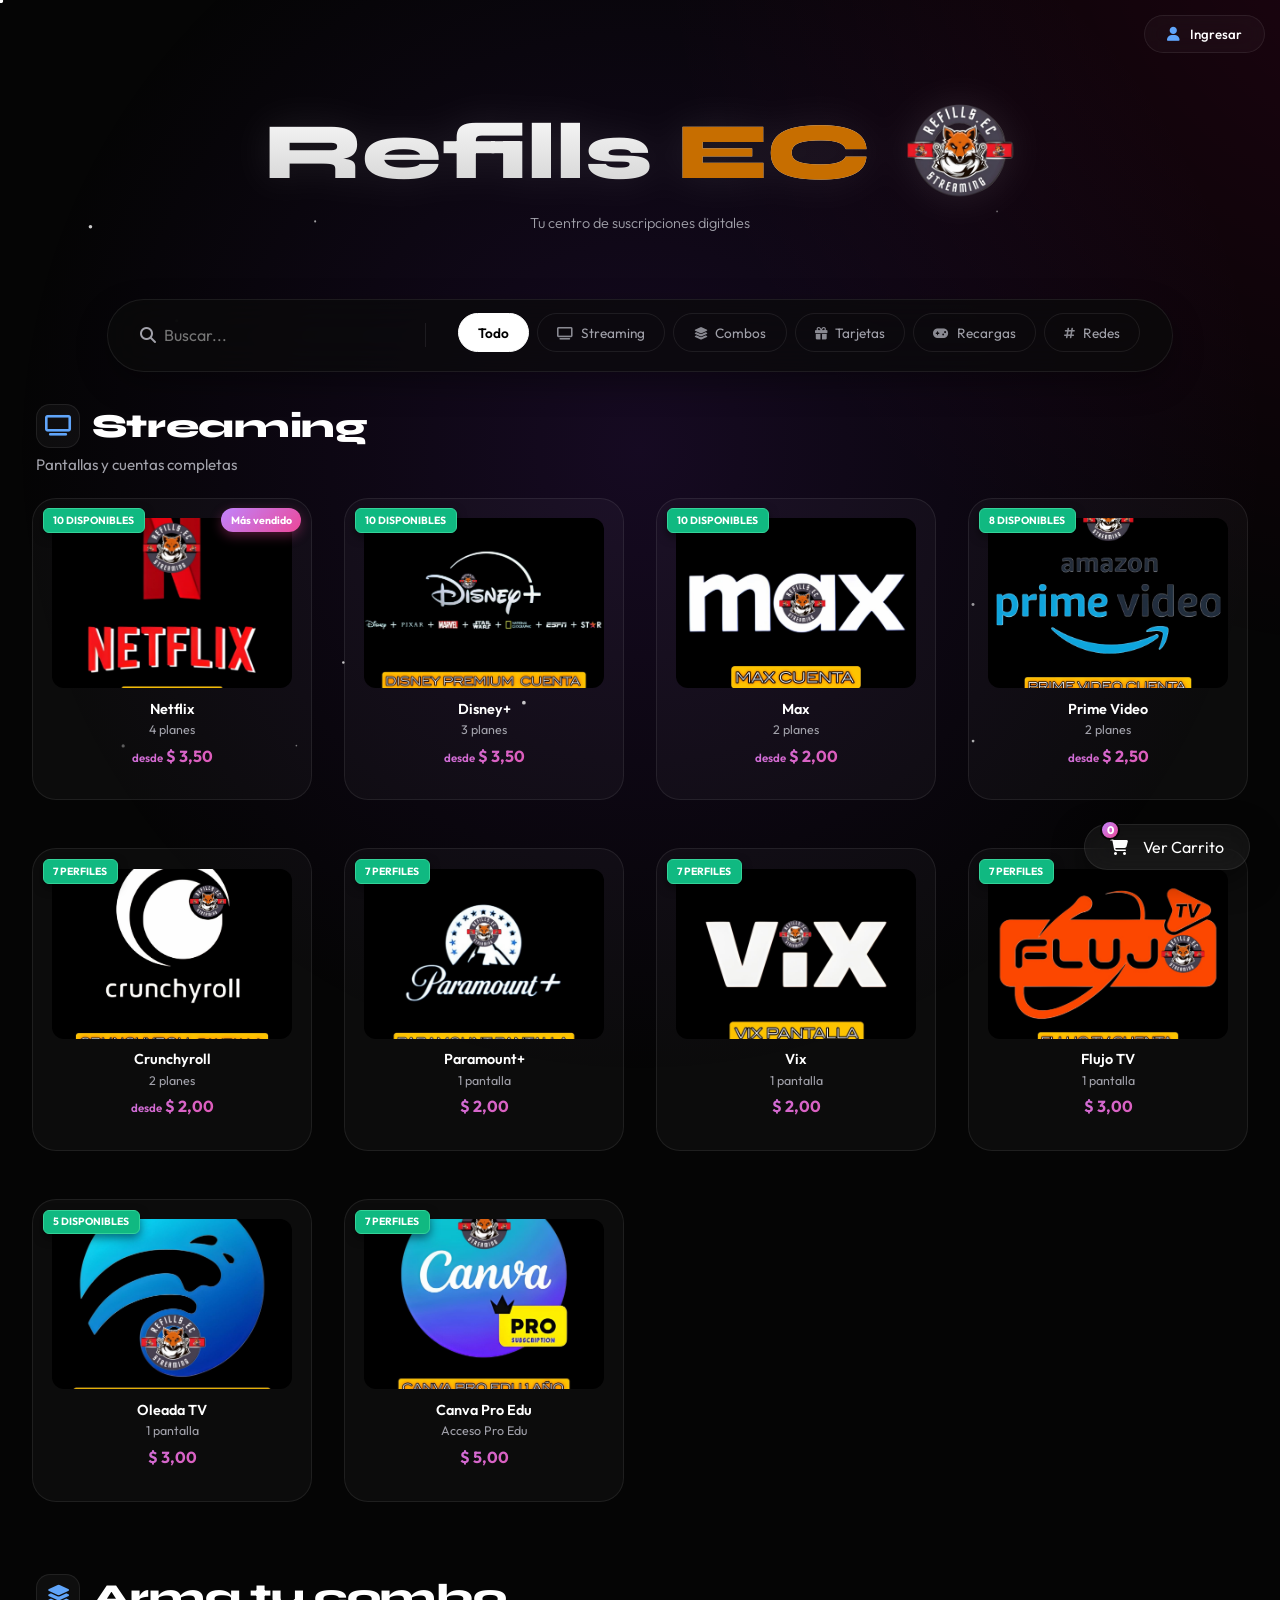
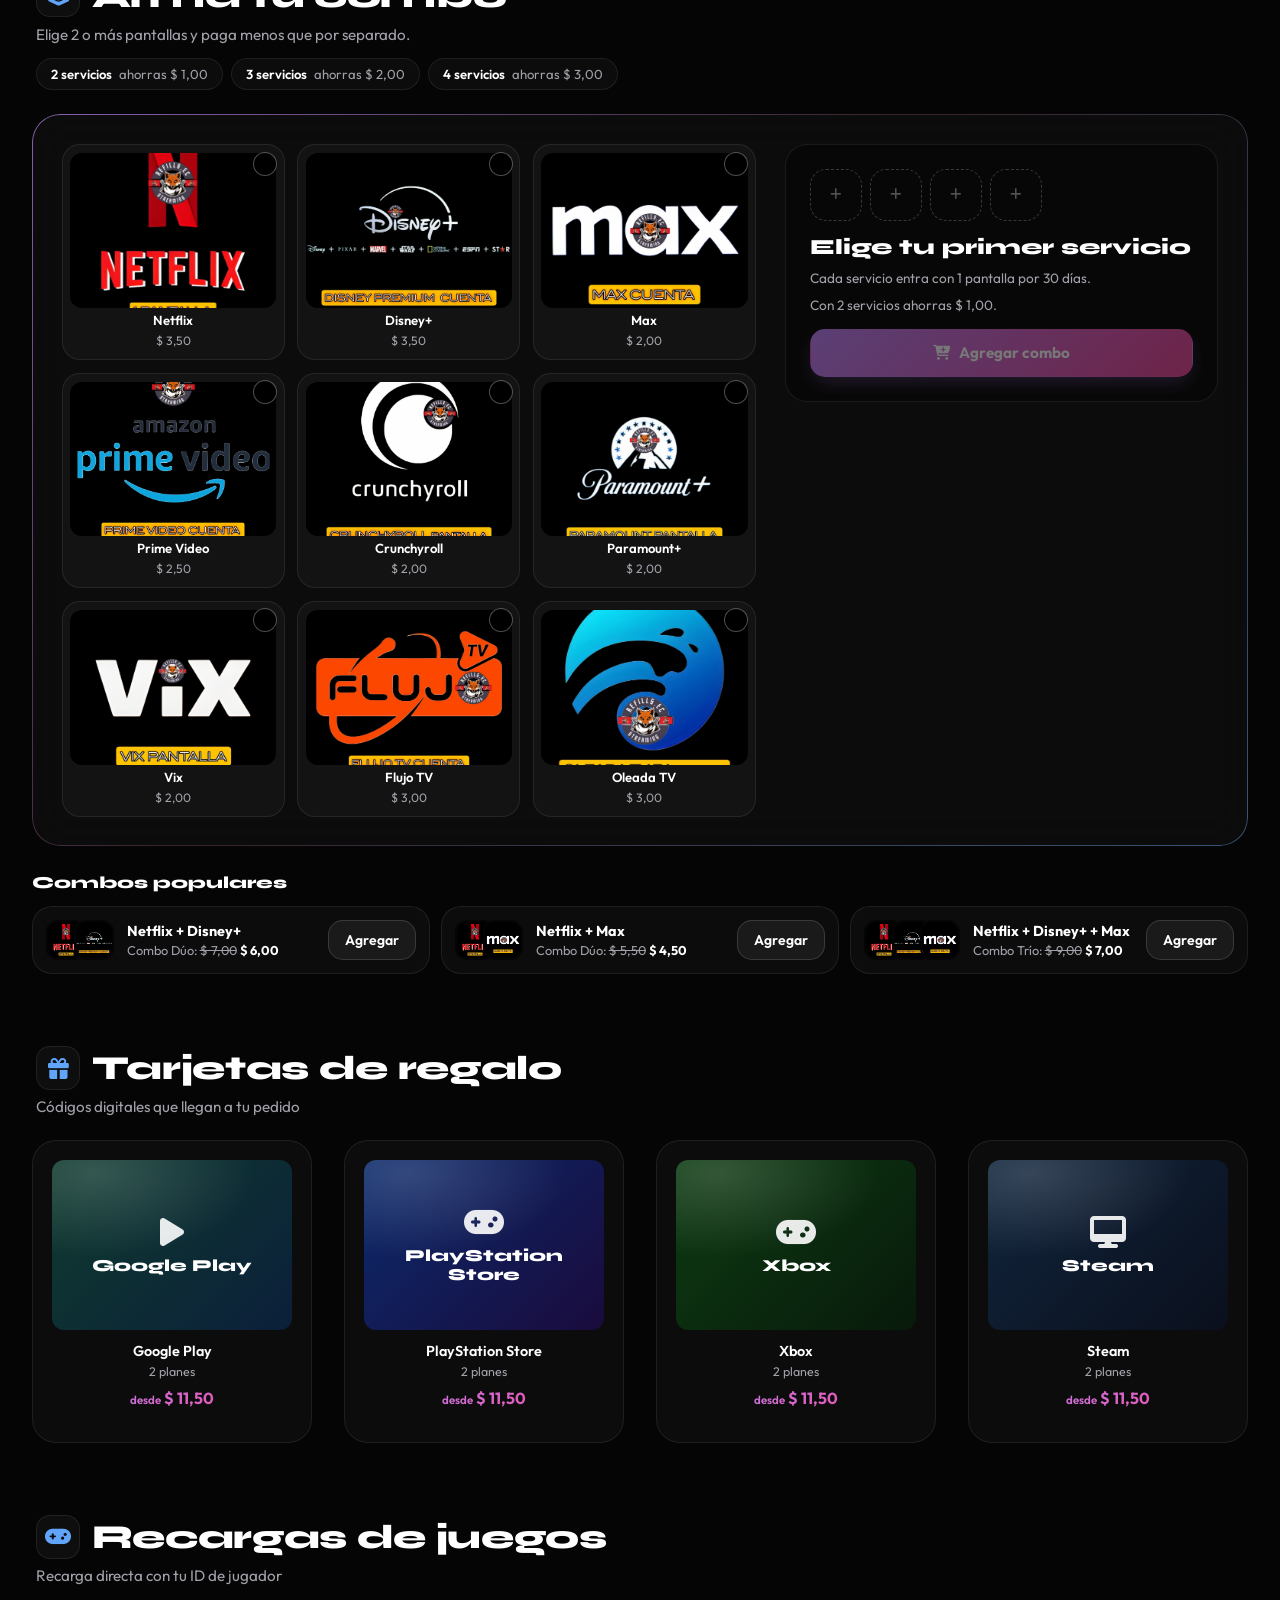
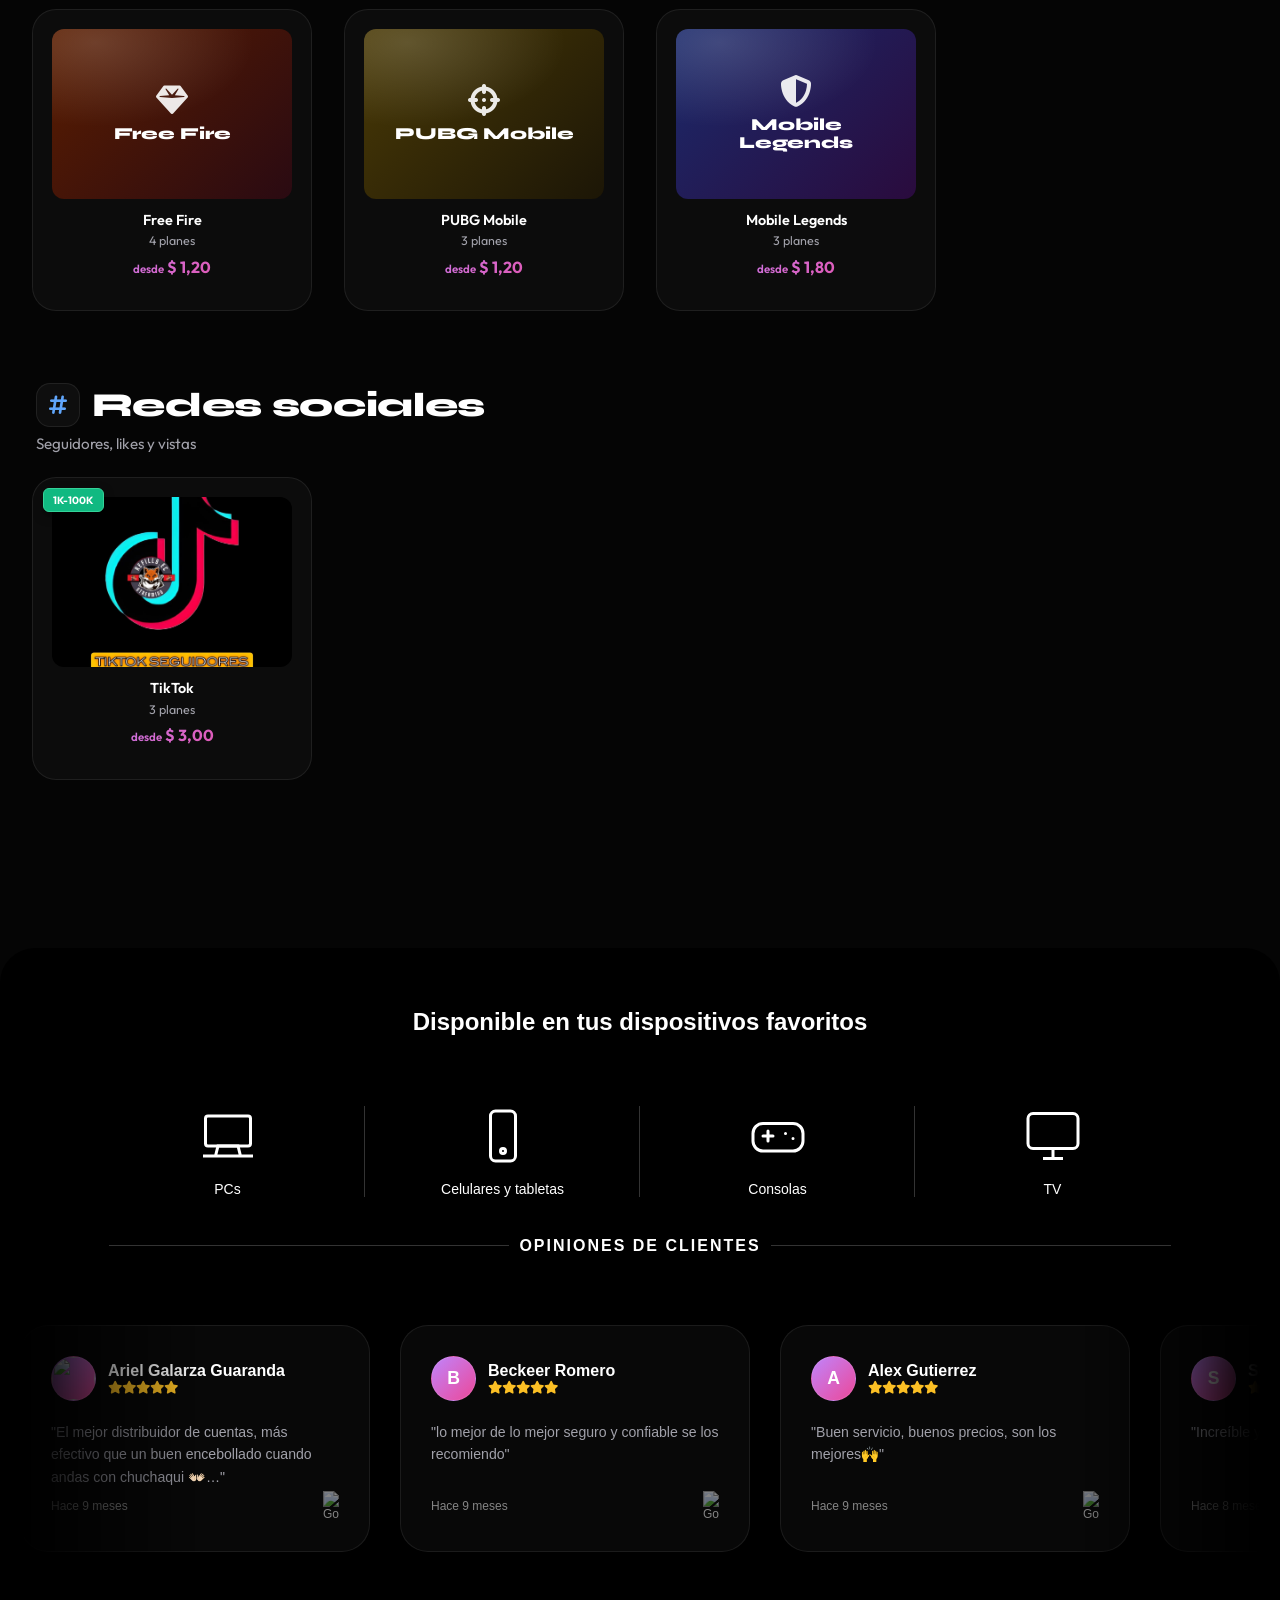
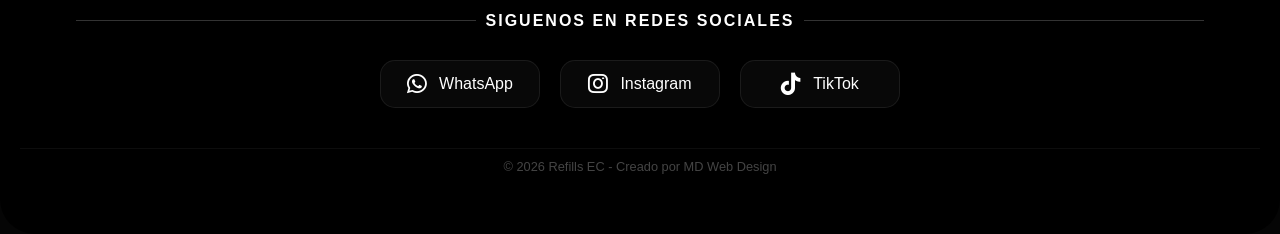
==== index.html @ c399db1f "Add files via upload" ====
<!DOCTYPE html>
<html lang="es">
<head>
    <meta charset="UTF-8">
    <meta name="viewport" content="width=device-width, initial-scale=1.0">
    <title>Refills EC - Tienda Digital</title>
    <meta name="description" content="Streaming, tarjetas de regalo, recargas de juegos y redes sociales. Paga, sube tu comprobante y sigue tu pedido en línea.">
    <meta name="theme-color" content="#050505">

    <link href="https://fonts.googleapis.com" rel="preconnect">
    <link href="https://fonts.gstatic.com" rel="preconnect" crossorigin="">
    <link href="https://fonts.googleapis.com/css2?family=Outfit:wght@300;400;500;600;700&family=Syne:wght@700;800&display=swap" rel="stylesheet">

    <script src="https://cdn.tailwindcss.com"></script>
    <link rel="stylesheet" href="https://cdnjs.cloudflare.com/ajax/libs/font-awesome/6.4.0/css/all.min.css">
    <link href="shop/static/style.css" rel="stylesheet">
    <link rel="icon" type="image/x-icon" href="img/icono.jpeg">
</head>

<body>
    <canvas id="particles-canvas"></canvas>
    <div class="loader-overlay" id="loader-overlay">
        <div class="loader-spinner"></div>
    </div>

    <!-- Botón de usuario (flota arriba a la derecha) -->
    <div id="user-menu">
        <button id="btn-login-open" type="button">
            <i class="fa-solid fa-user"></i> <span id="user-name-display">Ingresar</span>
        </button>
    </div>

    <div class="main-wrapper">
        <header>
            <h1 id="store-name">
                Refills <span class="text-orange">EC</span>
                <img src="img/logoo.png" alt="Logo de Refills EC" class="rf-logo-cabecera">
            </h1>
            <p class="header-subtitle">Tu centro de suscripciones digitales</p>
        </header>

        <div class="controls-section" id="rf-controles">
            <div class="search-container">
                <span class="search-icon"><i class="fa-solid fa-magnifying-glass"></i></span>
                <input type="search" class="search-input" id="search-input" placeholder="Buscar..." autocomplete="off" aria-label="Buscar en la tienda">
            </div>
            <div class="divider"></div>
            <div id="filter-container" role="toolbar" aria-label="Categorías">
                <!-- Las categorías se generan desde catalogo.js -->
            </div>
        </div>

        <main id="rf-catalogo">
            <!-- Las secciones y productos se generan desde catalogo.js -->
        </main>
        <p class="rf-sin-resultados" id="rf-sin-resultados" hidden>No encontramos nada con esa búsqueda. Prueba con otro nombre o toca "Todo".</p>
    </div>

    <!-- Footer Dispositivos -->
    <footer class="footer-dispositivos">
        <h2 class="footer-title">Disponible en tus dispositivos favoritos</h2>
        <div class="container-devices">
            <div class="device-item">
                <div class="icon-wrapper">
                    <svg viewBox="0 0 24 24" fill="none" stroke="currentColor" stroke-width="1.2"><rect x="3" y="4" width="18" height="12" rx="1" /><path d="M2 20h20M7 20l1-4h8l1 4" /></svg>
                </div>
                <p>PCs</p>
            </div>
            <div class="device-item">
                <div class="icon-wrapper">
                    <svg viewBox="0 0 24 24" fill="none" stroke="currentColor" stroke-width="1.2"><rect x="7" y="2" width="10" height="20" rx="2" /><circle cx="12" cy="18" r="1" /></svg>
                </div>
                <p>Celulares y tabletas</p>
            </div>
            <div class="device-item">
                <div class="icon-wrapper">
                    <svg viewBox="0 0 24 24" fill="none" stroke="currentColor" stroke-width="1.2"><path d="M6 12h4M8 10v4M15 11h.01M18 13h.01" stroke-linecap="round" /><path d="M18 7H6a4 4 0 0 0-4 4v3a4 4 0 0 0 4 4h12a4 4 0 0 0 4-4v-3a4 4 0 0 0-4-4z" /></svg>
                </div>
                <p>Consolas</p>
            </div>
            <div class="device-item">
                <div class="icon-wrapper">
                    <svg viewBox="0 0 24 24" fill="none" stroke="currentColor" stroke-width="1.2"><rect x="2" y="3" width="20" height="14" rx="2" /><path d="M8 21h8M12 17v4" /></svg>
                </div>
                <p>TV</p>
            </div>
        </div>

        <section class="reviews-section">
            <div class="titulo-separador"><span>OPINIONES DE CLIENTES</span></div>
            <div class="reviews-carousel-window">
                <div id="reviews-grid" class="reviews-track"></div>
            </div>
        </section>

        <div class="social-links-container">
            <div class="titulo-separador"><span>SIGUENOS EN REDES SOCIALES</span></div>
            <div class="social-grid">
                <a href="#" class="social-card wa" target="_blank" rel="noopener"><i class="fa-brands fa-whatsapp"></i> WhatsApp</a>
                <a href="#" class="social-card ig"><i class="fa-brands fa-instagram"></i> Instagram</a>
                <a href="#" class="social-card tk"><i class="fa-brands fa-tiktok"></i> TikTok</a>
                <a href="#" class="social-card tg"><i class="fa-brands fa-telegram"></i> Telegram</a>
            </div>
        </div>
        <div class="footer-bottom">
            <p>&copy; <span data-anio>2026</span> Refills EC - Creado por MD Web Design</p>
        </div>
    </footer>

    <!-- Botón flotante del carrito -->
    <button type="button" class="btn-flotante" id="btn-abrir-carrito" aria-label="Ver carrito">
        <span class="contador-carrito">0</span>
        <i class="fa-solid fa-cart-shopping"></i>
        <span class="texto-carrito">Ver Carrito</span>
    </button>

    <!-- Carrito lateral -->
    <aside id="cart-drawer" class="cart-drawer" aria-label="Tu pedido" aria-hidden="true">
        <div class="cart-header">
            <h3>Tu Pedido</h3>
            <button id="close-cart" class="close-btn" type="button" aria-label="Cerrar carrito">&times;</button>
        </div>
        <div id="cart-items" class="cart-items-container"></div>
        <div class="cart-footer">
            <div class="rf-sugerencia" id="rf-sugerencia" hidden></div>
            <div class="rf-ahorro-fila" id="rf-ahorro" hidden><span>Ahorras con combos</span><span id="rf-ahorro-monto">$ 0,00</span></div>
            <div class="cart-total"><span>Total:</span> <span id="cart-total-amount">$ 0,00</span></div>
            <button id="btn-finalize-order" class="btn-whatsapp-final" type="button">
                <i class="fa-solid fa-lock"></i> Continuar al pago
            </button>
            <p class="cart-note">Pagas por transferencia o Binance y subes tu comprobante en el siguiente paso.</p>
        </div>
    </aside>
    <div id="cart-overlay" class="cart-overlay"></div>

    <!-- Firebase + tienda -->
    <script src="https://www.gstatic.com/firebasejs/10.7.1/firebase-app-compat.js" defer></script>
    <script src="https://www.gstatic.com/firebasejs/10.7.1/firebase-auth-compat.js" defer></script>
    <script src="https://www.gstatic.com/firebasejs/10.7.1/firebase-firestore-compat.js" defer></script>
    <script src="shop/static/config.js" defer></script>
    <script src="shop/static/catalogo.js" defer></script>
    <script src="shop/static/core.js" defer></script>
    <script src="shop/static/tienda.js" defer></script>
</body>
</html>
---- shop/static/style.css ----
:root {
    --bg-deep: #050505;
    --glass-surface: rgba(255, 255, 255, 0.03);
    --glass-border: rgba(255, 255, 255, 0.08);
    --text-primary: #ffffff;
    --text-secondary: #a1a1aa;
    --accent-gradient: linear-gradient(135deg, #c084fc, #ec4899);
    --neon-blue: #60a5fa;
    --font-body: 'Outfit', sans-serif;
    --font-display: 'Syne', sans-serif;
    --transition: all 0.3s cubic-bezier(0.4, 0, 0.2, 1);
    --radius-pill: 999px;
}

.reviews-carousel-window {
    width: 100% !important;
    overflow: hidden !important;
    padding: 40px 0 !important;
    position: relative !important;
    display: block !important;
    mask-image: linear-gradient(to right, transparent, black 15%, black 85%, transparent);
    -webkit-mask-image: linear-gradient(to right, transparent, black 15%, black 85%, transparent);
}

.reviews-track {
    display: flex !important;
    flex-direction: row !important;
    flex-wrap: nowrap !important;
    width: max-content !important; 
    gap: 30px !important;
    animation: scrollReviews 40s linear infinite !important;
}

.reviews-track:hover {
    animation-play-state: paused !important;
}

.review-card {
    flex: 0 0 350px !important;
    background: var(--glass-surface) !important;
    backdrop-filter: blur(15px) !important;
    -webkit-backdrop-filter: blur(15px) !important;
    border: 1px solid var(--glass-border) !important;
    border-radius: 28px !important;
    padding: 30px !important;
    text-align: left !important;
}

@keyframes scrollReviews {
    0% { transform: translateX(0); }
    100% { transform: translateX(-50%); }
}


.review-avatar {
    width: 45px;
    height: 45px;
    background: var(--accent-gradient);
    border-radius: 50%;
    display: flex;
    align-items: center;
    justify-content: center;
    font-weight: bold;
    color: white;
    font-size: 1.1rem;
    overflow: hidden; /* Corta la imagen si es más grande que el círculo */
    border: 1px solid rgba(255,255,255,0.1);
}

.avatar-img {
    width: 100%;
    height: 100%;
    object-fit: cover; /* Mantiene la proporción de la cara del cliente */
    border-radius: 50%;
}

/* Estilos de la tarjeta */
.review-header { display: flex; align-items: center; gap: 12px; margin-bottom: 20px; }
.review-avatar { 
    width: 45px; height: 45px; background: var(--accent-gradient); 
    border-radius: 50%; display: flex; align-items: center; justify-content: center; 
    font-weight: bold; color: white;
}
.review-info h4 { margin: 0; color: white; font-size: 1rem; }
.review-stars { color: #fbbf24; font-size: 0.8rem; }
.review-body { color: var(--text-secondary); font-size: 0.88rem; line-height: 1.6; min-height: 70px; }
.review-footer { display: flex; justify-content: space-between; align-items: center; opacity: 0.5; font-size: 0.75rem; }

@media (max-width: 768px) {
    .review-card { flex: 0 0 280px !important; }
}

#particles-canvas {
    position: fixed;
    top: 0;
    left: 0;
    width: 100%;
    height: 100%;
    z-index: -2; /* Se sitúa detrás del contenido (z-index 1+) pero delante del fondo aurora (z-index -2) */
    pointer-events: none; /* ¡IMPORTANTE! Permite que los clics pasen a través del canvas */
    background: transparent;
}


* { box-sizing: border-box; margin: 0; padding: 0; }

body {
    background-color: var(--bg-deep);
    color: var(--text-primary);
    font-family: var(--font-body);
    min-height: 100vh;
    overflow-x: hidden;
    -webkit-font-smoothing: antialiased;
}




/* --- LOGIN 3D REFILLS STYLE --- */


/* Asegúrate de que el modal esté oculto y centrado */
#auth-modal {
    position: fixed;
    inset: 0;
    width: 100%;
    height: 100%;
    background: rgba(0, 0, 0, 0.8); /* Fondo oscuro */
    backdrop-filter: blur(10px);
    z-index: 10000;
    display: none; /* <--- CRUCIAL: Oculto por defecto */
    align-items: center;
    justify-content: center;
}

.auth-3d-perspective {
    perspective: 1500px;
    width: 400px;
    height: 600px;
    max-width: 90%;
}

.auth-3d-card {
    position: relative;
    width: 100%;
    height: 100%;
    transition: transform 0.8s cubic-bezier(0.175, 0.885, 0.32, 1.275);
    transform-style: preserve-3d;
}

.auth-3d-card.flipped {
    transform: rotateY(180deg);
}

.auth-face {
    position: absolute;
    width: 100%;
    height: 100%;
    backface-visibility: hidden;
    border-radius: 30px;
    background: rgba(255, 255, 255, 0.03);
    backdrop-filter: blur(25px);
    -webkit-backdrop-filter: blur(25px);
    border: 1px solid var(--glass-border);
    padding: 40px;
    display: flex;
    flex-direction: column;
    align-items: center;
    box-shadow: 0 25px 50px rgba(0,0,0,0.5);
}

.auth-back {
    transform: rotateY(180deg);
}

/* Elementos internos */
.auth-logo {
    display: block;      /* Necesario para que margin: auto funcione */
    margin: 0 auto 15px auto; /* Centra horizontalmente y da espacio abajo */
    width: 100px;
    filter: drop-shadow(0 0 10px rgba(96, 165, 250, 0.3));
}

.auth-title {
    font-family: var(--font-display);
    font-size: 1.8rem;
    background: var(--accent-gradient);
    -webkit-background-clip: text;
    background-clip: text;
    color: transparent;
    margin-bottom: 25px;
}

.auth-input-group {
    position: relative;
    width: 100%;
    margin-bottom: 15px;
}

.auth-input-group i {
    position: absolute;
    left: 15px;
    top: 50%;
    transform: translateY(-50%);
    color: var(--neon-blue);
    font-size: 0.9rem;
}

.auth-input-group input {
    width: 100%;
    padding: 12px 15px 12px 45px;
    background: rgba(255,255,255,0.05);
    border: 1px solid rgba(255,255,255,0.1);
    border-radius: 15px;
    color: white;
    outline: none;
    transition: 0.3s;
}

.auth-input-group input:focus {
    border-color: var(--neon-blue);
    background: rgba(255,255,255,0.1);
    box-shadow: 0 0 15px rgba(96, 165, 250, 0.2);
}

.auth-btn-primary {
    width: 100%;
    padding: 14px;
    background: var(--accent-gradient);
    border: none;
    border-radius: 15px;
    color: white;
    font-weight: 800;
    cursor: pointer;
    letter-spacing: 1px;
    transition: 0.3s;
    margin-top: 10px;
}

.auth-btn-primary:hover {
    transform: translateY(-2px);
    box-shadow: 0 8px 20px rgba(192, 132, 252, 0.4);
}

/* Botón Google elegante y compacto */
.auth-btn-google {
    width: 80%; /* No ocupa todo el ancho, se ve más centrado y elegante */
    max-width: 280px; /* Evita que en pantallas grandes se vea gigante */
    margin: 15px auto; /* Lo centra horizontalmente */
    padding: 10px 15px; /* Reducimos un poco el padding */
    background: rgba(255, 255, 255, 0.05);
    border: 1px solid rgba(255, 255, 255, 0.1);
    border-radius: 12px; /* Bordes un poco más finos */
    color: white;
    display: flex;
    align-items: center;
    justify-content: center;
    gap: 12px;
    cursor: pointer;
    transition: all 0.3s ease;
    font-size: 0.85rem; /* Fuente ligeramente más pequeña */
    font-weight: 500;
}

/* IMPORTANTE: Esto controla el tamaño del logo */
.auth-btn-google img {
    width: 18px !important; 
    height: 18px !important;
    object-fit: contain;
}

.auth-btn-google:hover {
    background: rgba(255, 255, 255, 0.1);
    transform: translateY(-2px);
    border-color: var(--neon-blue);
}

.auth-divider {
    width: 100%;
    text-align: center;
    margin: 20px 0;
    position: relative;
}

.auth-divider::before {
    content: "";
    position: absolute;
    top: 50%; left: 0; width: 100%; height: 1px;
    background: rgba(255,255,255,0.1);
}

.auth-divider span {
    position: relative;
    background: #0f0f0f;
    padding: 0 10px;
    color: var(--text-secondary);
    font-size: 0.75rem;
}

.close-auth {
    position: absolute;
    top: 15px; right: 20px;
    background: none; border: none;
    color: white; font-size: 1.5rem; cursor: pointer; opacity: 0.5;
}

.auth-switch {
    margin-top: 20px;
    font-size: 0.85rem;
    color: var(--text-secondary);
}

.auth-switch a {
    color: var(--neon-blue);
    text-decoration: none;
    font-weight: bold;
}


/* Fondo Aurora */
body::before {
    content: '';
    position: fixed;
    top: -50%; left: -50%; width: 200%; height: 200%;
    background: radial-gradient(circle at 50% 50%, rgba(120, 40, 200, 0.15), transparent 40%),
                radial-gradient(circle at 80% 20%, rgba(255, 0, 128, 0.1), transparent 30%);
    z-index: -2;
    animation: aurora-move 20s ease-in-out infinite alternate;
    pointer-events: none;
}

@keyframes aurora-move {
    0% { transform: translate(0, 0) rotate(0deg); }
    100% { transform: translate(-5%, -5%) rotate(5deg); }
}

/* --- SOLUCIÓN AL ESPACIO SUPERIOR --- */
.main-wrapper {
    max-width: 1280px;
    margin: 0 auto;
    padding: 0 1rem 6rem;
    position: relative;
    z-index: 1;
}

header {
    padding-top: 40px; /* Controla aquí la distancia exacta al borde superior */
    text-align: center;
}

#store-name {
    margin-top: 0;
    margin-bottom: 5px;
    font-family: var(--font-display);
    font-size: clamp(2rem, 7vw, 5rem);
    font-weight: 800;
    line-height: 1;
    background: linear-gradient(to bottom, #fff, #ccc);
    -webkit-background-clip: text;
    background-clip: text;
    color: transparent;
    filter: drop-shadow(0 0 20px rgba(255,255,255,0.1));
    display: flex;
    align-items: center;
    justify-content: center;
    gap: 25px;
}

/* Puedes ajustar el código hexadecimal al tono de naranja que más te guste */
.text-orange {
    color: #C76E00; /* Un naranja intenso */
     font-family: var(--font-display);
}

header p {
    font-size: 0.9rem;
    color: var(--text-secondary);
    max-width: 90%;
    margin: 0 auto;
    line-height: 1.5;
    font-weight: 300;
}


h3 {
    text-align: center;
}
 
.product-price {
    text-align: center;
}


/* 2. Forzar que el botón de ingresar no empuje el contenido */
#user-menu {
    position: absolute; /* Esto lo hace flotar */
    top: 15px;         /* Ajusta la altura a tu gusto */
    right: 15px;       /* Lo pega a la derecha */
    z-index: 100;      /* Se asegura que esté por encima de todo */
}


#store-name {
    margin-top: 0;
    padding-top: 0;
    /* ... el resto de tu código igual ... */
}



/* --- CONTROLS SECTION --- */
.controls-section {
    background: rgba(10, 10, 10, 0.7);
    backdrop-filter: blur(20px);
    -webkit-backdrop-filter: blur(20px);
    border: 1px solid var(--glass-border);
    /* Forzamos el redondeado total en cualquier pantalla */
    border-radius: 100px !important; 
    padding: 0.6rem 1.5rem;
    margin: 0 auto 2.5rem;
    display: flex;
    flex-direction: row; /* En PC se ve en fila */
    align-items: center;
    gap: 1rem;
    width: fit-content; /* Se ajusta al contenido */
    max-width: 95%;
}

.search-container {
    background: rgba(255,255,255,0.05);
    border-radius: 50px !important; /* Redondeado total */
    padding: 0 1.2rem;
    display: flex;
    align-items: center;
    min-width: 250px;
}

.search-icon { color: var(--text-secondary); margin-right: 0.5rem; }

.search-input {
    background: transparent;
    border: none;
    color: white;
    width: 100%;
    padding: 0.8rem 0;
    font-family: var(--font-body);
    font-size: 16px;
    outline: none;
    
}

#filter-container {
    display: flex;
    gap: 0.5rem;
    overflow-x: auto;
    padding-bottom: 5px;
    scrollbar-width: none;
    -webkit-overflow-scrolling: touch;
}
#filter-container::-webkit-scrollbar { display: none; }

.filter-btn {
    background: transparent;
    border: 1px solid var(--glass-border);
    color: var(--text-secondary);
    padding: 0.6rem 1.2rem;
    border-radius: 50px !important; /* Redondeado total */
    font-size: 0.85rem;
    transition: all 0.3s ease;
    white-space: nowrap;
}

.filter-btn.active { background: white; color: black; border-color: white; font-weight: 600; }

/* --- PRODUCT GRID & CARDS --- */
#product-grid {
    display: grid;
    grid-template-columns: repeat(auto-fill, minmax(150px, 1fr));
    gap: 1rem;
}

.product-card {
    background: var(--glass-surface);
    border-radius: 16px;
    position: relative;
    display: flex;
    flex-direction: column;
    padding: 0.8rem;
    overflow: hidden;
}

.image-wrapper {
    position: relative;
    border-radius: 12px;
    overflow: hidden;
    margin-bottom: 0.8rem;
    aspect-ratio: 4/5;
    background: #111;
}

.product-card img {
    width: 100%; height: 100%;
    object-fit: cover;
    transition: transform .5s ease;
    border-radius: 10px;
}

.product-card:hover img { transform: scale(1.2); }

.product-name {
    font-size: 0.9rem;
    font-weight: 600;
    color: white;
    line-height: 1.2;
    display: -webkit-box;
    -webkit-line-clamp: 2;
    -webkit-box-orient: vertical;
    overflow: hidden;
}

.product-price {
    font-size: 1rem;
    background: var(--accent-gradient);
    -webkit-background-clip: text;
    background-clip: text;
    color: transparent;
    font-weight: 700;
    margin-top: 0.3rem;
}

/* --- STOCK TAGS --- */
.stock-tag {
    position: absolute;
    top: 0.6rem; left: 0.6rem;
    padding: 0.3rem 0.6rem;
    font-size: 0.65rem;
    font-weight: 700;
    text-transform: uppercase;
    border-radius: 6px;
    z-index: 5;
    box-shadow: 0 4px 10px rgba(0,0,0,0.5);
}

.stock-tag.available { background: #10b981; color: white; border: 1px solid #34d399; }
.stock-tag.sold-out { background: #ef4444; color: white; border: 1px solid #f87171; }

.buy-link {
    position: absolute;
    bottom: 0.8rem; right: 0.8rem;
    width: 32px; height: 32px;
    border-radius: 50%;
    background: rgba(255,255,255,0.1);
    color: white;
    display: flex; align-items: center; justify-content: center;
    backdrop-filter: blur(5px);
    border: 1px solid rgba(255,255,255,0.2);
}


/* --- LOADER --- */
.loader-overlay {
    position: fixed; inset: 0; background: var(--bg-deep); z-index: 9999;
    display: flex; justify-content: center; align-items: center; transition: opacity 0.5s;
}

.loader-hidden { opacity: 0; pointer-events: none; }

.loader-spinner {
    width: 40px; height: 40px;
    border: 3px solid rgba(255,255,255,0.1); border-top-color: white;
    border-radius: 50%; animation: spin 0.8s linear infinite;
}

@keyframes spin { to { transform: rotate(360deg); } }

/* --- ESTILO GENERAL --- */
.footer-dispositivos {
    background-color: #000;
    color: #fff;
    font-family: sans-serif;
    padding: 60px 20px;
    text-align: center;
    border-radius: 35px;
}

.footer-title {
    font-size: 24px;
    margin-bottom: 50px;
    font-weight: 600;
}

/* --- VERSION PC (HORIZONTAL CON LÍNEAS) --- */
.container-devices {
    display: flex; /* Flexbox para la fila horizontal */
    justify-content: center;
    max-width: 1100px;
    margin: 0 auto;
}

.device-item {
    flex: 1;
    display: flex;
    flex-direction: column;
    align-items: center;
    padding: 20px;
    position: relative; /* Necesario para posicionar las líneas */
}

/* Las líneas verticales sutiles */
.device-item:not(:last-child)::after {
    content: "";
    position: absolute;
    right: 0;
    top: 15%; /* La línea no llega hasta arriba */
    height: 70%; /* La línea no llega hasta abajo */
    width: 1px;
    background-color: #333; /* Color gris oscuro como el original */
}

.icon-wrapper {
    width: 70px;
    height: 60px;
    margin-bottom: 15px;
    display: flex;
    justify-content: center;
    align-items: center;
    color: #fff;
}

.icon-wrapper svg {
    width: 100%;
    height: 100%;
}

.device-item p {
    font-size: 14px;
    margin: 0;
}

/* --- VERSIÓN MÓVIL (2x2) --- */
@media (max-width: 768px) {
    .container-devices {
        display: grid; /* Cambiamos a Grid */
        grid-template-columns: 1fr 1fr; /* Forzamos 2 columnas */
        gap: 30px 0; /* Espacio entre filas */
    }

    /* Quitamos las líneas verticales en móvil para que luzca como tu foto */
    .device-item:not(:last-child)::after {
        display: none;
    }
    
    .icon-wrapper {
        width: 60px;
        height: 50px;
    }
}
/* --- SECCIÓN CONTACTO --- */
.contacto-footer {
    background-color: #000;
    color: #fff;
    padding: 60px 20px;
    font-family: 'Segoe UI', sans-serif;
    text-align: center;
}

/* Título con líneas a los lados */
.titulo-separador {
    display: flex;
    align-items: center;
    justify-content: center;
    margin-bottom: 10px;
}

.titulo-separador::before, .titulo-separador::after {
    content: "";
    flex: 1;
    height: 1px;
    background: #333; /* Color de la línea */
    max-width: 400px;
}

.titulo-separador span {
    padding:20px 10px;
    font-weight: bold;
    letter-spacing: 2px;
}


/* --- FOOTER FINAL --- */
.footer-final {
    background: rgba(5, 5, 5, 0.8);
    border-top: 1px solid var(--glass-border);
    padding: 60px 20px 20px;
    text-align: center;
}

.container-devices-mini {
    margin-bottom: 50px;
}

.mini-icons {
    display: flex;
    justify-content: center;
    gap: 30px;
    font-size: 1.5rem;
    margin-top: 15px;
    color: var(--text-secondary);
}

.social-links-container h3 {
    font-size: 0.9rem;
    letter-spacing: 3px;
    color: var(--text-secondary);
    margin-bottom: 30px;
}

.social-grid {
    display: flex;
    justify-content: center;
    flex-wrap: wrap;
    gap: 20px;
    max-width: 800px;
    margin: 0 auto;
}

.social-card {
    display: flex;
    align-items: center;
    gap: 12px;
    padding: 12px 25px;
    border-radius: 15px;
    background: var(--glass-surface);
    border: 1px solid var(--glass-border);
    color: white;
    text-decoration: none;
    transition: all 0.3s ease;
    min-width: 160px;
    justify-content: center;
}

/* Colores de marca en hover */
.social-card.wa:hover { border-color: #25d366; box-shadow: 0 0 15px rgba(37, 211, 102, 0.3); color: #25d366; }
.social-card.ig:hover { border-color: #e1306c; box-shadow: 0 0 15px rgba(225, 48, 108, 0.3); color: #e1306c; }
.social-card.tk:hover { border-color: #00f2ea; box-shadow: 0 0 15px rgba(0, 242, 234, 0.3); color: #00f2ea; }
.social-card.tg:hover { border-color: #0088cc; box-shadow: 0 0 15px rgba(0, 136, 204, 0.3); color: #0088cc; }

.social-card i {
    font-size: 1.4rem;
}

.footer-bottom {
    margin-top: 40px;
    padding-top: 10px;
    border-top: 1px solid rgba(255,255,255,0.05);
    font-size: 0.8rem;
    color: #444;
}

/* Ajuste móvil */
@media (max-width: 768px) {
    .social-grid {
        display: grid;
        grid-template-columns: 1fr 1fr;
    }
    .social-card {
        min-width: auto;
    }
}


/* Responsivo para móvil */
@media (max-width: 768px) {
    .container-contacto {
        flex-direction: column;
        gap: 50px;
    }
    .contacto-item:first-child {
        border-right: none;
        border-bottom: 1px solid #444;
        padding-bottom: 50px;
    }
}

/* --- NUEVO BOTÓN FLOTANTE PROFESIONAL --- */
/* --- NUEVO BOTÓN FLOTANTE PROFESIONAL --- */
.btn-flotante {
    position: fixed;
    bottom: 30px;
    right: 30px;
    background: rgba(255, 255, 255, 0.05);
    backdrop-filter: blur(15px);
    -webkit-backdrop-filter: blur(15px);
    border: 1px solid var(--glass-border);
    padding: 12px 25px;
    border-radius: 100px;
    display: flex;
    align-items: center;
    gap: 15px;
    color: white;
    text-decoration: none;
    z-index: 1000;
    transition: all 0.4s cubic-bezier(0.175, 0.885, 0.32, 1.275);
    box-shadow: 0 10px 30px rgba(0,0,0,0.5);
}

.btn-flotante:hover {
    transform: translateY(-5px) scale(1.05);
    border-color: var(--neon-blue);
    box-shadow: 0 15px 40px rgba(96, 165, 250, 0.2);
}

.contador-carrito {
    background: var(--accent-gradient);
    font-size: 11px;
    font-weight: 800;
    width: 20px;
    height: 20px;
    display: flex;
    align-items: center;
    justify-content: center;
    border-radius: 50%;
    position: absolute;
    top: -5px;
    left: 15px;
    border: 2px solid #050505;
}

/* --- SELECTOR DE CANTIDADES --- */
.quantity-controls {
    display: flex;
    align-items: center;
    background: rgba(255, 255, 255, 0.07);
    border-radius: 8px;
    padding: 2px;
    margin-top: 8px;
    width: fit-content;
}

.btn-qty {
    background: transparent;
    border: none;
    color: white;
    width: 25px;
    height: 25px;
    cursor: pointer;
    font-weight: bold;
}

.qty-number {
    padding: 0 10px;
    color: var(--neon-blue);
    font-weight: bold;
    font-size: 0.9rem;
}

/* --- GRID MÓVIL 2 COLUMNAS (MANTENIENDO TU ESTILO) --- */
@media (max-width: 768px) {
    #product-grid {
        grid-template-columns: repeat(2, 1fr) !important;
        gap: 1rem !important;
        padding: 0.5rem;
    }
    .btn-flotante {
        bottom: 20px;
        right: 20px;
        padding: 10px 20px;
    }
    .texto-carrito { display: none; } /* Oculta texto en móvil para que sea pill pequeño */
}

/* --- DESKTOP TWEAKS & RESPONSIVE --- */
@media (min-width: 768px) {
    header { padding: 6rem 0 4rem; }
    .main-wrapper { padding: 0 2rem 6rem; }
    .controls-section {
        flex-direction: row; align-items: center;
        border-radius: var(--radius-pill);
        padding: 0.8rem 2rem; width: fit-content; margin: 0 auto 2rem;
    }
    .search-container { width: auto; flex-grow: 1; background: transparent; padding: 0; }
    .divider { display: block; width: 1px; height: 24px; background: var(--glass-border); margin: 0 1rem; }
    #product-grid { grid-template-columns: repeat(auto-fill, minmax(260px, 1fr)); gap: 3rem 2rem; }
    .product-card { padding: 1.2rem; border-radius: 24px; }
    .buy-link {
        width: 45px; height: 45px; background: white; color: black;
        opacity: 0; transform: translateY(20px); transition: all 0.3s;
    }
    .product-card:hover .buy-link { opacity: 1; transform: translateY(0); }
    .modal-overlay { align-items: center; }
    .modal-content { border-radius: 1.5rem; max-width: 350px; border: 1px solid rgba(255,255,255,0.1); }
}

@media (max-width: 768px) {
    .footer-main-content { grid-template-columns: 1fr; text-align: center; gap: 30px; }
    .footer-column { align-items: center; }
    .contact-item, .social-links { justify-content: center; }
    .newsletter-form { max-width: 300px; margin: 0 auto; width: 100%; }
}

@media (max-width: 600px) {
    .texto-carrito { display: none; }
    .btn-flotante { padding: 15px; }
    .icono-carrito { margin-right: 0; }
}


/* ... (tus otros estilos se mantienen igual) ... */

/* --- AJUSTE PARA MÓVILES --- */
@media (max-width: 768px) {
    #product-grid {
        /* Forzamos exactamente 2 columnas */
        grid-template-columns: repeat(2, 1fr) !important;
        /* Mantenemos el gap original que tenías de 1rem */
        gap: 1rem !important; 
        padding: 0.5rem;
    }

    /* Aseguramos que las tarjetas no se deformen y mantengan su estilo */
    .product-card {
        display: flex;
        flex-direction: column;
        height: 100%; /* Para que todas midan lo mismo en la misma fila */
    }
}


/* Efecto de brillo suave a las tarjetas */
.product-card {
    transition: transform 0.3s ease, box-shadow 0.3s ease, border-color 0.3s ease;
    border: 1px solid var(--glass-border);
}

.product-card:hover {
    transform: translateY(-10px);
    border-color: var(--neon-blue);
    box-shadow: 0 10px 30px -10px rgba(96, 165, 250, 0.3);
}

/* Mejora de visibilidad de las imágenes */
.image-wrapper img {
    transition: transform 0.8s cubic-bezier(0.4, 0, 0.2, 1);
}

/* Animación para el contador del carrito */
@keyframes pop {
    0% { transform: scale(1); }
    50% { transform: scale(1.4); }
    100% { transform: scale(1); }
}
.cart-pop { animation: pop 0.3s ease-out; }



/* CARRITO LATERAL */
.cart-drawer {
    position: fixed;
    top: 0;
    right: -100%; /* Escondido por defecto */
    width: 100%;
    max-width: 400px;
    height: 100vh;
    background: rgba(10, 10, 10, 0.95);
    backdrop-filter: blur(20px);
    z-index: 10000;
    transition: right 0.4s cubic-bezier(0.2, 0.8, 0.2, 1);
    display: flex;
    flex-direction: column;
    border-left: 1px solid var(--glass-border);
}

.cart-drawer.open {
    right: 0;
}

.cart-overlay {
    position: fixed;
    inset: 0;
    background: rgba(0, 0, 0, 0.7);
    display: none;
    z-index: 9999;
}

.cart-overlay.show {
    display: block;
}

/* Cabecera del Carrito */
.cart-header {
    padding: 2rem;
    display: flex;
    justify-content: space-between;
    align-items: center;
    border-bottom: 1px solid var(--glass-border);
}

.close-btn {
    background: none;
    border: none;
    color: white;
    font-size: 2rem;
    cursor: pointer;
}

/* Lista de Productos */
.cart-items-container {
    flex-grow: 1;
    overflow-y: auto;
    padding: 1rem;
}

.cart-item {
    display: flex;
    align-items: center;
    gap: 1rem;
    padding: 1rem;
    background: var(--glass-surface);
    border-radius: 12px;
    margin-bottom: 1rem;
}

.cart-item img {
    width: 60px;
    height: 60px;
    object-fit: cover;
    border-radius: 8px;
}

.item-info {
    flex-grow: 1;
}

.item-name {
    font-size: 0.9rem;
    font-weight: 600;
}

.item-price {
    color: var(--neon-blue);
    font-weight: 700;
}

.remove-item {
    background: none;
    border: none;
    color: #ef4444;
    cursor: pointer;
    font-size: 1.2rem;
}

/* Footer del Carrito */
.cart-footer {
    padding: 2rem;
    border-top: 1px solid var(--glass-border);
    background: rgba(20, 20, 20, 0.5);
}

.cart-total {
    display: flex;
    justify-content: space-between;
    font-size: 1.2rem;
    font-weight: 800;
    margin-bottom: 1.5rem;
}

#cart-total-amount {
    color: var(--neon-blue);
}

.btn-whatsapp-final {
    width: 100%;
    padding: 1rem;
    border-radius: var(--radius-pill);
    background: #25d366;
    color: black;
    font-weight: 800;
    border: none;
    cursor: pointer;
    display: flex;
    align-items: center;
    justify-content: center;
    gap: 10px;
    transition: transform 0.2s;
}

.btn-whatsapp-final:hover {
    transform: scale(1.02);
}

.cart-note {
    font-size: 0.7rem;
    color: var(--text-secondary);
    text-align: center;
    margin-top: 1rem;
}



/* Estados del pedido en el historial */
.status-pill.pendiente { background: rgba(255, 193, 7, 0.2); color: #ffc107; border-color: rgba(255, 193, 7, 0.3); }
.status-pill.entregado { background: rgba(40, 167, 69, 0.2); color: #28a745; border-color: rgba(40, 167, 69, 0.3); }

/* Arreglo para que el drawer no se solape con el botón flotante si está abierto */
.cart-drawer.open {
    box-shadow: -10px 0 30px rgba(0,0,0,0.5);
}


/* --- BOTÓN INGRESAR (HEADER) --- */
#user-menu {
    position: absolute;
    top: 15px;
    right: 15px;
    z-index: 100;
}

#btn-login-open {
    background: rgba(255, 255, 255, 0.03);
    backdrop-filter: blur(12px);
    -webkit-backdrop-filter: blur(12px);
    border: 1px solid var(--glass-border);
    color: var(--text-primary);
    padding: 10px 22px;
    border-radius: 100px;
    font-family: var(--font-body);
    font-weight: 500;
    display: flex;
    align-items: center;
    gap: 10px;
    cursor: pointer;
    transition: all 0.4s cubic-bezier(0.175, 0.885, 0.32, 1.275);
}

#btn-login-open i {
    color: var(--neon-blue);
    font-size: 0.9rem;
}

#btn-login-open:hover {
    background: rgba(255, 255, 255, 0.08);
    border-color: var(--neon-blue);
    transform: translateY(-2px);
    box-shadow: 0 10px 25px rgba(96, 165, 250, 0.2);
}



.btn-remove-item {
    background: transparent;
    border: none;
    cursor: pointer;
    font-size: 1.1rem;
    padding: 5px;
    display: flex;
    align-items: center;
    justify-content: center;
}

.btn-remove-item:hover {
    transform: scale(1.2);
}

/* Mejora el contenedor de cantidad para que no se vea pegado */
.quantity-controls {
    display: flex;
    align-items: center;
    border: 1px solid rgba(255,255,255,0.1);
}

.btn-qty {
    transition: background 0.2s;
    border-radius: 4px;
}

.btn-qty:hover {
    background: rgba(255,255,255,0.1);
}

/* Menú Lateral Usuario */
.side-drawer.left {
    position: fixed;
    top: 0;
    left: -100%; /* Escondido a la izquierda */
    width: 300px;
    height: 100vh;
    background: rgba(10, 10, 10, 0.95);
    backdrop-filter: blur(25px);
    -webkit-backdrop-filter: blur(25px);
    z-index: 10001;
    transition: left 0.4s cubic-bezier(0.2, 0.8, 0.2, 1);
    border-right: 1px solid var(--glass-border);
}

.side-drawer.left.open {
    left: 0;
}

.drawer-content {
    display: flex;
    flex-direction: column;
    height: 100%;
    padding: 30px 20px;
}

.close-btn-round {
    background: rgba(255,255,255,0.05);
    border: none;
    color: white;
    width: 35px;
    height: 35px;
    border-radius: 50%;
    cursor: pointer;
    margin-bottom: 20px;
}

.user-profile-info {
    display: flex;
    align-items: center;
    gap: 15px;
    margin-bottom: 40px;
}

.avatar-circle {
    width: 50px;
    height: 50px;
    background: var(--glass-surface);
    border: 1px solid var(--glass-border);
    border-radius: 50%;
    display: flex;
    align-items: center;
    justify-content: center;
    font-size: 1.5rem;
    color: var(--neon-blue);
}

#user-welcome-name {
    font-size: 1.2rem;
    font-weight: 700;
    font-family: var(--font-display);
}

/* Items del menú */
.user-nav {
    display: flex;
    flex-direction: column;
    gap: 10px;
}

.nav-item {
    display: flex;
    align-items: center;
    gap: 15px;
    padding: 15px 20px;
    border-radius: 15px;
    color: var(--text-secondary);
    text-decoration: none;
    transition: all 0.3s ease;
    font-weight: 500;
}

.nav-item i {
    font-size: 1.2rem;
    width: 25px;
}

.nav-item.active {
    background: #C76E00; /* Color similar a tu imagen */
    color: white;
}

.nav-item:hover:not(.active) {
    background: rgba(255,255,255,0.05);
    color: white;
}

/* Footer y Logout */
.drawer-footer-user {
    margin-top: auto;
    padding-bottom: 20px;
}

.divider-dashed {
    border-top: 1px dashed rgba(255,255,255,0.2);
    margin-bottom: 20px;
}

.btn-logout {
    width: 100%;
    padding: 12px;
    border-radius: 50px;
    background: white;
    color: #6366f1;
    border: none;
    font-weight: 700;
    display: flex;
    align-items: center;
    justify-content: center;
    gap: 10px;
    cursor: pointer;
    transition: 0.3s;
}

.btn-logout:hover {
    transform: scale(1.02);
    background: #f0f0f0;
}








/* =====================================================================
   REFILLS EC v2 — categorías, combos, selector de planes, pago y pedidos
   Mantiene tu paleta: negro profundo, vidrio, degradado morado→rosa,
   azul neón y el naranja de "EC". Todo lo nuevo usa el prefijo rf-.
   ===================================================================== */
:root {
    --rf-naranja: #C76E00;
    --rf-verde: #10b981;
    --rf-verde-claro: #34d399;
    --rf-ambar: #fbbf24;
    --rf-rojo: #ef4444;
    --rf-panel: rgba(255, 255, 255, 0.03);
    --rf-borde: rgba(255, 255, 255, 0.08);
    --rf-borde-fuerte: rgba(255, 255, 255, 0.16);
    --rf-radio: 28px;
    --rf-sombra: 0 25px 50px rgba(0, 0, 0, 0.5);
}

[hidden] { display: none !important; }
body.rf-sin-scroll { overflow: hidden; }
:focus-visible { outline: 2px solid var(--neon-blue); outline-offset: 3px; }
.rf-oculto {
    position: absolute !important; width: 1px; height: 1px; overflow: hidden;
    clip: rect(0 0 0 0); white-space: nowrap; border: 0; padding: 0; margin: -1px;
}
/* El cargador nunca se queda pegado aunque falle algo */
.loader-overlay { animation: rf-ocultar-cargador 0s linear 4s forwards; }
@keyframes rf-ocultar-cargador { to { opacity: 0; visibility: hidden; pointer-events: none; } }

.rf-logo-cabecera {
    width: 5rem; height: 5rem; object-fit: contain;
    display: inline-block; vertical-align: middle; margin-left: .5rem;
}
@media (min-width: 768px) { .rf-logo-cabecera { width: 7rem; height: 7rem; } }

/* ---------- Botones base ---------- */
.rf-btn {
    display: inline-flex; align-items: center; justify-content: center; gap: .55rem;
    padding: .85rem 1.3rem; border-radius: 15px; border: 1px solid transparent;
    font-family: var(--font-body); font-weight: 700; font-size: .95rem; color: #fff;
    text-decoration: none; cursor: pointer;
    transition: transform .2s, box-shadow .25s, background .25s, border-color .25s, opacity .2s;
}
.rf-btn-primario { background: var(--accent-gradient); box-shadow: 0 8px 20px -6px rgba(192, 132, 252, .45); }
.rf-btn-primario:hover:not(:disabled) { transform: translateY(-2px); box-shadow: 0 12px 26px -6px rgba(192, 132, 252, .55); }
.rf-btn-sec {
    background: rgba(255, 255, 255, .06); border-color: rgba(255, 255, 255, .14);
    font-weight: 600; padding: .65rem 1rem; font-size: .88rem;
}
.rf-btn-sec:hover:not(:disabled) { background: rgba(255, 255, 255, .1); border-color: var(--neon-blue); }
.rf-btn-wa { background: #25d366; color: #04130a; }
.rf-btn-wa:hover { transform: translateY(-2px); }
.rf-btn:disabled { opacity: .45; cursor: not-allowed; }

/* ---------- Controles (búsqueda + categorías) fijos al bajar ---------- */
.controls-section { position: sticky; top: 12px; z-index: 60; box-shadow: 0 12px 30px rgba(0, 0, 0, .35); }
.filter-btn { cursor: pointer; font-family: var(--font-body); }
.filter-btn i { margin-right: .3rem; font-size: .78rem; opacity: .85; }
.filter-btn:hover:not(.active) { color: #fff; border-color: rgba(255, 255, 255, .25); }
@media (max-width: 767px) {
    .controls-section {
        flex-direction: column; align-items: stretch; gap: .5rem;
        width: 100%; max-width: 100%; padding: .55rem;
        border-radius: 26px !important; top: 8px;
    }
    .controls-section .divider { display: none; }
    .search-container { min-width: 0; width: 100%; }
    .search-input { padding: .62rem 0; }
    #filter-container { padding-bottom: 2px; }
    .filter-btn { padding: .5rem .9rem; }
}

/* ---------- Secciones del catálogo ---------- */
#rf-catalogo { scroll-margin-top: 150px; }
.rf-seccion { margin: 0 0 4.5rem; scroll-margin-top: 150px; }
.rf-seccion-cabecera { text-align: left; margin: 0 0 1.5rem; padding: 0 .25rem; }
.rf-seccion-titulo {
    display: flex; align-items: center; gap: .75rem;
    font-family: var(--font-display); font-weight: 800; color: #fff;
    font-size: clamp(1.45rem, 3.6vw, 2.1rem); letter-spacing: -0.01em; text-align: left;
}
.rf-seccion-titulo i {
    width: 2.1em; height: 2.1em; display: inline-grid; place-items: center; flex-shrink: 0;
    font-size: .62em; border-radius: 14px; color: var(--neon-blue);
    background: rgba(255, 255, 255, .04); border: 1px solid var(--rf-borde);
}
.rf-seccion-desc { color: var(--text-secondary); font-size: .95rem; margin-top: .45rem; }
.rf-grid { display: grid; grid-template-columns: repeat(2, 1fr); gap: 1rem; }
@media (min-width: 768px) {
    .rf-grid { grid-template-columns: repeat(auto-fill, minmax(250px, 1fr)); gap: 3rem 2rem; }
}
.rf-sin-resultados { text-align: center; color: var(--text-secondary); padding: 3rem 1rem; }

/* ---------- Tarjeta de servicio (sobre tu .product-card) ---------- */
.rf-card { cursor: pointer; text-align: center; }
.rf-card:focus-visible { outline: none; border-color: var(--neon-blue); box-shadow: 0 0 0 2px rgba(96, 165, 250, .55); }
.rf-card-media { position: relative; height: 150px; border-radius: 12px; overflow: hidden; background: #111; margin-bottom: .8rem; }
.rf-card-media > img, .rf-card-media > .rf-portada { width: 100%; height: 100%; border-radius: 0; }
.rf-card-cuerpo { display: flex; flex-direction: column; gap: .25rem; flex: 1; padding: 0 .15rem 2.3rem; }
.rf-card-planes { color: var(--text-secondary); font-size: .78rem; }
.rf-desde { font-size: .72em; font-weight: 600; }
.rf-destacado {
    position: absolute; top: .6rem; right: .6rem; z-index: 5;
    padding: .3rem .6rem; border-radius: 999px; font-size: .66rem; font-weight: 700; color: #fff;
    background: var(--accent-gradient); box-shadow: 0 4px 12px rgba(236, 72, 153, .35);
}
@media (max-width: 767px) {
    .main-wrapper > header { padding-top: 76px; }
    .rf-destacado { top: 2.4rem; left: .6rem; right: auto; }
}
@media (min-width: 768px) {
    .rf-card-media { height: 170px; }
    .rf-card-cuerpo { padding-bottom: .9rem; }
    .rf-card:focus-visible .buy-link { opacity: 1; transform: none; }
}
/* Portada automática para productos sin imagen */
.rf-portada {
    display: flex; flex-direction: column; align-items: center; justify-content: center; gap: .55rem;
    padding: 1rem; color: #fff; text-align: center;
    background: radial-gradient(120% 90% at 18% 8%, rgba(255, 255, 255, .16), transparent 55%), linear-gradient(135deg, var(--de), var(--a));
    transition: transform .5s ease;
}
.rf-portada i { font-size: 2rem; opacity: .9; }
.rf-portada span { font-family: var(--font-display); font-weight: 800; font-size: 1.05rem; line-height: 1.1; }
.product-card:hover .rf-portada { transform: scale(1.08); }
.rf-mini-portada {
    width: 100%; height: 100%; display: grid; place-items: center; color: #fff; font-size: .9rem;
    background: linear-gradient(135deg, var(--de), var(--a));
}

/* ---------- Armador de combos ---------- */
.rf-reglas { display: flex; flex-wrap: wrap; gap: .5rem; margin-top: .9rem; }
.rf-regla {
    padding: .45rem .9rem; border-radius: 999px; font-size: .82rem; color: var(--text-secondary);
    background: rgba(255, 255, 255, .03); border: 1px solid var(--rf-borde);
}
.rf-regla b { color: #fff; font-weight: 600; margin-right: .2rem; }
.rf-combo {
    position: relative; display: grid; gap: 1.1rem; padding: 1.1rem;
    border-radius: var(--rf-radio); background: var(--rf-panel); border: 1px solid var(--rf-borde);
    backdrop-filter: blur(20px); -webkit-backdrop-filter: blur(20px);
}
.rf-combo::before {
    content: ''; position: absolute; inset: -1px; border-radius: inherit; padding: 1px; pointer-events: none;
    background: linear-gradient(135deg, rgba(192, 132, 252, .65), rgba(236, 72, 153, .12) 45%, rgba(96, 165, 250, .4));
    -webkit-mask: linear-gradient(#000 0 0) content-box, linear-gradient(#000 0 0);
    -webkit-mask-composite: xor; mask-composite: exclude;
}
.rf-combo-opciones { display: grid; grid-template-columns: repeat(3, 1fr); gap: .6rem; }
@media (min-width: 600px) { .rf-combo-opciones { grid-template-columns: repeat(4, 1fr); } }
@media (min-width: 900px) {
    .rf-combo { grid-template-columns: 1.6fr 1fr; padding: 1.8rem; gap: 1.8rem; align-items: start; }
    .rf-combo-opciones { grid-template-columns: repeat(3, 1fr); gap: .8rem; }
    .rf-combo-opcion-img { aspect-ratio: 16 / 10; }
}
.rf-combo-opcion {
    position: relative; display: flex; flex-direction: column; align-items: center; gap: .3rem;
    padding: .5rem .45rem .7rem; border-radius: 18px; cursor: pointer; color: #fff;
    font-family: var(--font-body); background: rgba(255, 255, 255, .03); border: 1px solid var(--rf-borde);
    transition: transform .25s, border-color .25s, background .25s, box-shadow .25s, opacity .25s;
}
.rf-combo-opcion:hover { border-color: rgba(255, 255, 255, .25); transform: translateY(-2px); }
.rf-combo-opcion-img { width: 100%; aspect-ratio: 4 / 3; border-radius: 12px; overflow: hidden; background: #111; }
.rf-combo-opcion-img img { width: 100%; height: 100%; object-fit: cover; }
.rf-combo-opcion-nombre { font-size: .82rem; font-weight: 600; line-height: 1.15; text-align: center; }
.rf-combo-opcion-precio { font-size: .76rem; color: var(--text-secondary); }
.rf-combo-check {
    position: absolute; top: .4rem; right: .4rem; width: 24px; height: 24px; border-radius: 50%;
    display: grid; place-items: center; font-size: .68rem; color: transparent;
    background: rgba(0, 0, 0, .55); border: 1px solid rgba(255, 255, 255, .3); transition: all .25s;
}
.rf-combo-opcion.activo {
    border-color: transparent;
    background: linear-gradient(rgba(22, 10, 28, .94), rgba(22, 10, 28, .94)) padding-box, var(--accent-gradient) border-box;
    box-shadow: 0 12px 28px -12px rgba(236, 72, 153, .55);
}
.rf-combo-opcion.activo .rf-combo-check { background: var(--accent-gradient); border-color: transparent; color: #fff; }
.rf-combo-opcion.bloqueado { opacity: .4; }
.rf-combo-resumen {
    display: flex; flex-direction: column; gap: .55rem; padding: 1.2rem; text-align: left;
    border-radius: 22px; background: rgba(5, 5, 5, .6); border: 1px solid var(--rf-borde);
}
@media (min-width: 900px) { .rf-combo-resumen { position: sticky; top: 120px; padding: 1.5rem; } }
.rf-combo-slots { display: flex; gap: .5rem; margin-bottom: .25rem; }
.rf-slot {
    width: 52px; height: 52px; border-radius: 16px; overflow: hidden; flex-shrink: 0;
    display: grid; place-items: center; font-size: .8rem; color: rgba(255, 255, 255, .3);
    border: 1.5px dashed rgba(255, 255, 255, .2);
}
.rf-slot.lleno { border: 1.5px solid transparent; background: linear-gradient(#0b0b0b, #0b0b0b) padding-box, var(--accent-gradient) border-box; }
.rf-slot.nuevo { animation: rf-entra .38s cubic-bezier(.2, .9, .3, 1.35); }
.rf-slot img { width: 100%; height: 100%; object-fit: cover; }
@keyframes rf-entra { from { transform: scale(.55); opacity: 0; } to { transform: scale(1); opacity: 1; } }
.rf-combo-nombre { font-family: var(--font-display); font-weight: 800; font-size: 1.35rem; }
.rf-combo-detalle { color: var(--text-secondary); font-size: .85rem; }
.rf-combo-precio { display: flex; align-items: baseline; gap: .7rem; margin-top: .2rem; }
.rf-combo-precio s { color: var(--text-secondary); font-size: 1.05rem; }
.rf-combo-precio s:empty { display: none; }
.rf-combo-precio strong {
    font-family: var(--font-display); font-weight: 800; font-size: 2.5rem; line-height: 1;
    background: var(--accent-gradient); -webkit-background-clip: text; background-clip: text; color: transparent;
}
.rf-combo-ahorro {
    align-self: flex-start; padding: .3rem .75rem; border-radius: 999px;
    font-size: .8rem; font-weight: 700; color: #03140d; background: var(--rf-verde-claro);
}
.rf-combo-pista { color: var(--text-secondary); font-size: .85rem; min-height: 1.2em; }
.rf-combo-resumen .rf-btn { margin-top: .4rem; }
.rf-populares { margin-top: 1.6rem; }
.rf-subtitulo { font-family: var(--font-display); font-weight: 800; font-size: 1.05rem; text-align: left; margin-bottom: .8rem; }
.rf-populares-lista { display: grid; gap: .7rem; }
@media (min-width: 768px) { .rf-populares-lista { grid-template-columns: repeat(3, 1fr); } }
.rf-popular {
    display: flex; align-items: center; gap: .8rem; padding: .8rem;
    border-radius: 20px; background: var(--rf-panel); border: 1px solid var(--rf-borde);
}
.rf-popular-imgs { display: flex; flex-shrink: 0; }
.rf-popular-imgs span {
    width: 40px; height: 40px; border-radius: 12px; overflow: hidden; background: #111;
    border: 2px solid var(--bg-deep); margin-left: -12px;
}
.rf-popular-imgs span:first-child { margin-left: 0; }
.rf-popular-imgs img { width: 100%; height: 100%; object-fit: cover; }
.rf-popular-texto { flex: 1; min-width: 0; display: flex; flex-direction: column; gap: .15rem; text-align: left; }
.rf-popular-texto strong { font-size: .9rem; }
.rf-popular-texto span { font-size: .8rem; color: var(--text-secondary); }
.rf-popular-texto b { color: #fff; }

/* ---------- Ficha del producto (selector de plan) ---------- */
.rf-ficha-fondo {
    position: fixed; inset: 0; z-index: 10002; display: flex; align-items: flex-end; justify-content: center;
    background: rgba(0, 0, 0, .72); backdrop-filter: blur(8px); -webkit-backdrop-filter: blur(8px);
    opacity: 0; transition: opacity .22s ease;
}
.rf-ficha-fondo.abierta { opacity: 1; }
.rf-ficha {
    position: relative; width: 100%; max-width: 480px; max-height: 92vh; max-height: 92dvh;
    display: flex; flex-direction: column; overflow: hidden;
    background: rgba(14, 14, 16, .98); border: 1px solid var(--rf-borde); border-radius: 28px 28px 0 0;
    box-shadow: var(--rf-sombra); transform: translateY(40px); transition: transform .3s cubic-bezier(.2, .8, .2, 1);
}
.rf-ficha-fondo.abierta .rf-ficha { transform: none; }
@media (min-width: 768px) {
    .rf-ficha-fondo { align-items: center; }
    .rf-ficha { border-radius: 28px; transform: translateY(16px) scale(.98); }
}
.rf-ficha-media { position: relative; height: 190px; flex-shrink: 0; overflow: hidden; background: #111; }
.rf-ficha-media > img, .rf-ficha-media > .rf-portada { width: 100%; height: 100%; object-fit: cover; }
.rf-ficha-media > .rf-ficha-difuso { position: absolute; inset: 0; transform: scale(1.25); filter: blur(22px) brightness(.55) saturate(1.2); }
.rf-ficha-media > .rf-ficha-img { position: relative; object-fit: contain; padding-top: .6rem; }
.rf-ficha-media::after {
    content: ''; position: absolute; inset: 0; pointer-events: none;
    background: linear-gradient(to bottom, transparent 62%, rgba(14, 14, 16, .98));
}
.rf-ficha-cerrar {
    position: absolute; top: .8rem; right: .8rem; z-index: 3; width: 38px; height: 38px; border-radius: 50%;
    color: #fff; cursor: pointer; background: rgba(0, 0, 0, .55); border: 1px solid rgba(255, 255, 255, .2);
}
.rf-ficha-cuerpo { position: relative; z-index: 2; padding: 0 1.3rem 1rem; margin-top: -1.5rem; overflow-y: auto; text-align: left; }
.rf-ficha-titulo { font-family: var(--font-display); font-weight: 800; font-size: 1.7rem; text-align: left; }
.rf-ficha-desc { color: var(--text-secondary); font-size: .9rem; line-height: 1.5; margin: .35rem 0 1.1rem; }
.rf-planes { border: 0; padding: 0; margin: 0 0 1rem; min-width: 0; }
.rf-planes legend { padding: 0; margin-bottom: .6rem; font-weight: 600; font-size: .9rem; }
.rf-planes-lista { display: grid; grid-template-columns: 1fr 1fr; gap: .6rem; }
.rf-plan {
    position: relative; display: flex; flex-direction: column; gap: .15rem; padding: .85rem .9rem;
    border-radius: 16px; cursor: pointer; background: rgba(255, 255, 255, .03); border: 1px solid var(--rf-borde);
    transition: border-color .2s, background .2s;
}
.rf-plan:hover { border-color: rgba(255, 255, 255, .25); }
.rf-plan input { position: absolute; opacity: 0; pointer-events: none; }
.rf-plan:has(input:focus-visible) { outline: 2px solid var(--neon-blue); outline-offset: 2px; }
.rf-plan-nombre { font-weight: 600; font-size: .88rem; line-height: 1.2; }
.rf-plan-precio { font-family: var(--font-display); font-weight: 800; font-size: 1.15rem; }
.rf-plan-dias { font-size: .74rem; color: var(--text-secondary); }
.rf-plan.activo {
    border-color: transparent;
    background: linear-gradient(rgba(24, 12, 30, .96), rgba(24, 12, 30, .96)) padding-box, var(--accent-gradient) border-box;
}
.rf-plan.activo .rf-plan-precio { background: var(--accent-gradient); -webkit-background-clip: text; background-clip: text; color: transparent; }
.rf-campo { display: flex; flex-direction: column; gap: .35rem; margin-bottom: .9rem; text-align: left; }
.rf-campo > span { font-size: .85rem; font-weight: 600; }
.rf-campo input {
    width: 100%; padding: .8rem 1rem; border-radius: 14px; outline: none; color: #fff;
    font-family: var(--font-body); font-size: 16px;
    background: rgba(255, 255, 255, .05); border: 1px solid rgba(255, 255, 255, .1);
    transition: border-color .2s, box-shadow .2s;
}
.rf-campo input:focus { border-color: var(--neon-blue); box-shadow: 0 0 15px rgba(96, 165, 250, .2); }
.rf-campo input.con-error { border-color: var(--rf-rojo); }
.rf-campo-error { color: #fca5a5; font-size: .78rem; }
.rf-campo-error:empty { display: none; }
.rf-ficha-cantidad { display: flex; align-items: center; justify-content: space-between; margin: .2rem 0 .9rem; font-weight: 600; font-size: .9rem; }
.rf-ficha-cantidad .quantity-controls { margin-top: 0; }
.rf-ficha-pista {
    font-size: .82rem; color: var(--text-secondary); padding: .7rem .9rem; border-radius: 14px;
    background: rgba(192, 132, 252, .08); border: 1px solid rgba(192, 132, 252, .22);
}
.rf-ficha-pista a { color: #e9d5ff; font-weight: 700; }
.rf-ficha-pie {
    display: flex; align-items: center; gap: 1rem; flex-shrink: 0;
    padding: 1rem 1.3rem calc(1rem + env(safe-area-inset-bottom));
    border-top: 1px solid var(--rf-borde); background: rgba(10, 10, 12, .96);
}
.rf-ficha-total { display: flex; flex-direction: column; }
.rf-ficha-total span { font-size: .75rem; color: var(--text-secondary); }
.rf-ficha-total strong { font-family: var(--font-display); font-size: 1.45rem; white-space: nowrap; }
.rf-ficha-pie .rf-btn { flex: 1; }

/* ---------- Carrito ---------- */
.btn-flotante { font-family: var(--font-body); font-size: 1rem; cursor: pointer; }
.cart-drawer, .side-drawer.left { height: 100vh; height: 100dvh; }
.cart-footer { padding-bottom: calc(1.5rem + env(safe-area-inset-bottom)); }
.rf-linea { align-items: flex-start; }
.rf-linea .item-info { min-width: 0; }
.rf-linea-media { width: 58px; height: 58px; flex-shrink: 0; border-radius: 12px; overflow: hidden; background: #111; }
.rf-linea-media img { width: 100%; height: 100%; object-fit: cover; border-radius: 0; }
.rf-apiladas { position: relative; overflow: visible; background: transparent; --t: 38px; --p: 10px; }
.rf-resumen-media.rf-apiladas { --t: 30px; --p: 9px; }
.rf-apiladas span {
    position: absolute; top: 0; left: 0; width: var(--t); height: var(--t);
    border-radius: 10px; overflow: hidden; background: #111; border: 2px solid #0a0a0a;
}
.rf-apiladas span:nth-child(2) { top: var(--p); left: var(--p); }
.rf-apiladas span:nth-child(3) { top: calc(var(--p) * 2); left: calc(var(--p) * 2); }
.rf-apiladas span:nth-child(4) { top: calc(var(--p) * 2); left: 0; }
.rf-apiladas img { width: 100%; height: 100%; object-fit: cover; }
.rf-linea-detalle { color: var(--text-secondary); font-size: .8rem; margin-top: .1rem; }
.rf-linea-dato { font-size: .75rem; color: #c4b5fd; margin-top: .15rem; overflow-wrap: anywhere; }
.rf-linea-lado { display: flex; flex-direction: column; align-items: flex-end; gap: .25rem; flex-shrink: 0; }
.rf-linea-antes { font-size: .75rem; color: var(--text-secondary); }
.rf-linea .btn-remove-item { color: #f87171; margin-top: .3rem; }
.rf-carrito-vacio {
    display: flex; flex-direction: column; align-items: center; gap: 1rem;
    padding: 3rem 1rem; text-align: center; color: var(--text-secondary);
}
.rf-carrito-vacio > i { font-size: 2.2rem; opacity: .35; }
.rf-sugerencia {
    display: flex; flex-direction: column; gap: .6rem; padding: .85rem; margin-bottom: 1rem;
    border-radius: 16px; font-size: .85rem; line-height: 1.45;
    background: linear-gradient(135deg, rgba(192, 132, 252, .12), rgba(236, 72, 153, .1));
    border: 1px solid rgba(236, 72, 153, .3);
}
.rf-sugerencia b { color: #fff; }
.rf-sugerencia .rf-btn { align-self: flex-start; }
.rf-ahorro-fila { display: flex; justify-content: space-between; margin-bottom: .6rem; font-weight: 600; font-size: .9rem; color: var(--rf-verde-claro); }
.btn-whatsapp-final:disabled { opacity: .45; cursor: not-allowed; transform: none; }
@media (max-width: 600px) {
    .cart-header { padding: 1.3rem 1.4rem; }
    .cart-footer { padding: 1.2rem 1.4rem calc(1.2rem + env(safe-area-inset-bottom)); }
}

/* ---------- Avisos ---------- */
.rf-toasts {
    position: fixed; left: 50%; bottom: calc(96px + env(safe-area-inset-bottom)); transform: translateX(-50%);
    z-index: 10050; display: flex; flex-direction: column; gap: .5rem; width: min(92vw, 420px); pointer-events: none;
}
.rf-toast {
    pointer-events: auto; display: flex; align-items: center; justify-content: space-between; gap: .8rem;
    padding: .85rem 1rem; border-radius: 16px; font-size: .9rem; color: #fff;
    background: rgba(18, 18, 20, .94); border: 1px solid var(--rf-borde-fuerte);
    backdrop-filter: blur(16px); -webkit-backdrop-filter: blur(16px); box-shadow: 0 15px 35px rgba(0, 0, 0, .5);
    opacity: 0; transform: translateY(12px); transition: opacity .25s, transform .25s;
}
.rf-toast.visible { opacity: 1; transform: none; }
.rf-toast::before { content: ''; width: 8px; height: 8px; border-radius: 50%; flex-shrink: 0; background: var(--rf-verde-claro); }
.rf-toast span { flex: 1; }
.rf-toast--error::before { background: var(--rf-rojo); }
.rf-toast--info::before { background: var(--neon-blue); }
.rf-toast button {
    background: none; border: 0; color: var(--neon-blue); font-weight: 700; font-size: .88rem;
    font-family: var(--font-body); white-space: nowrap; cursor: pointer;
}

/* ---------- Acceso (ajustes al modal 3D) ---------- */
.auth-3d-perspective { height: min(640px, 92vh); height: min(640px, 92dvh); }
.auth-face { overflow-y: auto; padding: 34px 30px; }
.auth-content { width: 100%; display: flex; flex-direction: column; align-items: center; }
.auth-content form { width: 100%; }
.auth-input-group input { font-size: 16px; }
.rf-auth-motivo {
    width: 100%; margin: -10px 0 16px; padding: .6rem .8rem; border-radius: 12px; text-align: center;
    font-size: .85rem; color: #f3e8ff; background: rgba(192, 132, 252, .1); border: 1px solid rgba(192, 132, 252, .25);
}
.rf-auth-error { color: #fca5a5; font-size: .82rem; text-align: center; margin: 2px 0 4px; }
.rf-auth-error.ok { color: var(--rf-verde-claro); }
.rf-auth-error:empty { display: none; }
.rf-auth-olvido {
    display: block; margin: 12px auto 0; background: none; border: 0; cursor: pointer;
    color: var(--text-secondary); font-family: var(--font-body); font-size: .8rem;
    text-decoration: underline; text-underline-offset: 3px;
}
.rf-auth-olvido:hover { color: #fff; }
.rf-auth-aviso {
    margin-bottom: .4rem; padding: .6rem .8rem; border-radius: 12px; text-align: center;
    font-size: .78rem; color: #fde68a; background: rgba(251, 191, 36, .08); border: 1px solid rgba(251, 191, 36, .25);
}

/* ---------- Perfil lateral ---------- */
.side-drawer.left { width: min(340px, 88vw); }
.rf-overlay-perfil { z-index: 10000; }
.rf-perfil .drawer-content { padding: 24px 20px calc(16px + env(safe-area-inset-bottom)); }
.rf-avatar {
    background: var(--accent-gradient) !important; border: 0 !important; color: #fff !important; flex-shrink: 0;
    font-family: var(--font-display); font-weight: 800; font-size: 1.05rem !important;
}
.rf-perfil .user-profile-info { margin-bottom: 18px; }
.rf-perfil-textos { min-width: 0; }
.rf-perfil #user-welcome-name { font-size: 1.15rem; text-align: left; }
.rf-perfil-correo { color: var(--text-secondary); font-size: .8rem; overflow: hidden; text-overflow: ellipsis; white-space: nowrap; }
.rf-perfil-stats { display: grid; grid-template-columns: 1fr 1fr; gap: .6rem; margin-bottom: 18px; }
.rf-perfil-stats div {
    display: flex; flex-direction: column; padding: .7rem .9rem;
    border-radius: 16px; background: rgba(255, 255, 255, .04); border: 1px solid var(--rf-borde);
}
.rf-perfil-stats strong { font-family: var(--font-display); font-size: 1.3rem; }
.rf-perfil-stats span { font-size: .75rem; color: var(--text-secondary); }
.rf-perfil .user-nav { gap: 6px; }
.rf-perfil .nav-item { padding: 12px 16px; }
.rf-perfil-pedidos { flex: 1; min-height: 0; display: flex; flex-direction: column; margin-top: 18px; }
.rf-perfil-subtitulo { text-align: left; font-size: .95rem; font-weight: 700; margin-bottom: .6rem; }
.rf-perfil-lista { flex: 1; min-height: 0; overflow-y: auto; display: flex; flex-direction: column; gap: .55rem; }
.rf-pedido-item {
    display: block; padding: .8rem .9rem; border-radius: 16px; color: #fff; text-decoration: none;
    background: rgba(255, 255, 255, .03); border: 1px solid var(--rf-borde); transition: border-color .2s, background .2s;
}
.rf-pedido-item:hover { border-color: var(--neon-blue); background: rgba(255, 255, 255, .05); }
.rf-pedido-item-fila { display: flex; justify-content: space-between; align-items: center; gap: .5rem; }
.rf-pedido-codigo { font-weight: 700; font-size: .9rem; letter-spacing: .02em; }
.rf-pedido-item-sub { margin-top: .35rem; font-size: .8rem; color: var(--text-secondary); }
.rf-pedido-item-sub span { overflow: hidden; text-overflow: ellipsis; white-space: nowrap; }
.rf-pedido-item-sub strong { color: #fff; }
.rf-pedido-item-fecha { margin-top: .2rem; font-size: .72rem; color: #71717a; }
.rf-perfil-vacio { color: var(--text-secondary); font-size: .85rem; line-height: 1.5; padding: .6rem 0; }
.rf-perfil .drawer-footer-user { margin-top: 12px; padding-bottom: 0; }

/* ---------- Estados de pedido ---------- */
.rf-estado {
    display: inline-flex; align-items: center; gap: .35rem; padding: .25rem .6rem; white-space: nowrap;
    border-radius: 999px; font-size: .72rem; font-weight: 700; border: 1px solid transparent;
}
.rf-estado::before { content: ''; width: 6px; height: 6px; border-radius: 50%; background: currentColor; }
.rf-estado--revision { color: var(--rf-ambar); background: rgba(251, 191, 36, .12); border-color: rgba(251, 191, 36, .25); }
.rf-estado--aprobado { color: var(--neon-blue); background: rgba(96, 165, 250, .12); border-color: rgba(96, 165, 250, .25); }
.rf-estado--entregado { color: var(--rf-verde-claro); background: rgba(16, 185, 129, .12); border-color: rgba(16, 185, 129, .3); }
.rf-estado--rechazado { color: #f87171; background: rgba(239, 68, 68, .12); border-color: rgba(239, 68, 68, .3); }

/* ---------- Páginas de pago y pedido ---------- */
.rf-topbar {
    position: sticky; top: 0; z-index: 70; display: flex; align-items: center; justify-content: space-between; gap: 1rem;
    padding: .75rem clamp(1rem, 4vw, 2.5rem); background: rgba(5, 5, 5, .72);
    backdrop-filter: blur(18px); -webkit-backdrop-filter: blur(18px); border-bottom: 1px solid var(--rf-borde);
}
.rf-topbar-marca {
    display: flex; align-items: center; gap: .55rem; color: #fff; text-decoration: none;
    font-family: var(--font-display); font-weight: 800; font-size: 1.25rem; white-space: nowrap;
}
.rf-topbar-marca img { width: 42px; height: 42px; object-fit: contain; }
.rf-topbar-acciones { display: flex; align-items: center; gap: .5rem; }
.rf-topbar-link {
    display: inline-flex; align-items: center; gap: .5rem; padding: .55rem .9rem; border-radius: 999px;
    color: var(--text-secondary); text-decoration: none; font-size: .88rem; transition: color .2s, background .2s;
}
.rf-topbar-link:hover { color: #fff; background: rgba(255, 255, 255, .05); }
@media (max-width: 600px) {
    .rf-topbar-link span { display: none; }
    .rf-topbar-marca { font-size: 1.05rem; }
    .rf-topbar-marca img { width: 36px; height: 36px; }
    .rf-topbar #btn-login-open { padding: 9px 14px; }
}
.rf-contenido { position: relative; z-index: 1; max-width: 760px; margin: 0 auto; padding: 2rem 1rem 5rem; }
.rf-pagina-titulo {
    margin-bottom: 1.4rem; text-align: left; font-family: var(--font-display); font-weight: 800;
    font-size: clamp(1.8rem, 6vw, 2.6rem); line-height: 1.05;
    background: linear-gradient(to bottom, #fff, #ccc); -webkit-background-clip: text; background-clip: text; color: transparent;
}
.rf-panel {
    position: relative; margin-bottom: 1.2rem; padding: 1.4rem; border-radius: var(--rf-radio);
    background: var(--rf-panel); border: 1px solid var(--rf-borde);
    backdrop-filter: blur(20px); -webkit-backdrop-filter: blur(20px);
}
@media (min-width: 768px) { .rf-panel { padding: 2rem; } }
.rf-panel-titulo {
    display: flex; align-items: center; gap: .7rem; margin-bottom: 1.1rem; text-align: left;
    font-family: var(--font-display); font-weight: 800; font-size: 1.15rem;
}
.rf-panel-titulo > i { color: var(--neon-blue); font-size: .95rem; }
.rf-num {
    width: 30px; height: 30px; flex-shrink: 0; display: grid; place-items: center; border-radius: 50%;
    font-family: var(--font-body); font-size: .85rem; font-weight: 700; color: #fff; background: var(--accent-gradient);
}
.rf-panel-vacio { display: flex; flex-direction: column; align-items: center; gap: 1rem; padding: 3rem 1.4rem; text-align: center; color: var(--text-secondary); }
.rf-panel-vacio > i { font-size: 2.4rem; opacity: .4; }
.rf-ayuda { color: var(--text-secondary); font-size: .88rem; line-height: 1.5; margin-bottom: 1rem; text-align: left; }
.rf-link { display: inline-flex; align-items: center; gap: .45rem; margin-top: 1rem; color: var(--neon-blue); text-decoration: none; font-size: .88rem; font-weight: 600; }
.rf-nota { margin-top: .9rem; font-size: .78rem; color: var(--text-secondary); text-align: center; }
.rf-verde { color: var(--rf-verde-claro); }

.rf-resumen-lista { list-style: none; display: flex; flex-direction: column; gap: .7rem; }
.rf-resumen-item { display: flex; align-items: center; gap: .85rem; padding-bottom: .7rem; border-bottom: 1px solid rgba(255, 255, 255, .05); }
.rf-resumen-item:last-child { border-bottom: 0; padding-bottom: 0; }
.rf-resumen-media {
    width: 48px; height: 48px; flex-shrink: 0; display: grid; place-items: center; overflow: hidden;
    border-radius: 12px; background: #111; color: var(--text-secondary);
}
.rf-resumen-media img { width: 100%; height: 100%; object-fit: cover; }
.rf-resumen-media.rf-apiladas { display: block; }
.rf-icono-combo { background: var(--accent-gradient); color: #fff; font-size: 1.1rem; }
.rf-resumen-texto { flex: 1; min-width: 0; display: flex; flex-direction: column; gap: .1rem; text-align: left; }
.rf-resumen-texto strong { font-size: .95rem; }
.rf-resumen-texto span { font-size: .82rem; color: var(--text-secondary); }
.rf-resumen-texto .rf-resumen-dato { color: #c4b5fd; overflow-wrap: anywhere; }
.rf-resumen-precio { display: flex; flex-direction: column; align-items: flex-end; font-weight: 700; white-space: nowrap; }
.rf-resumen-precio s { font-weight: 400; font-size: .75rem; color: var(--text-secondary); }
.rf-resumen-totales {
    display: flex; flex-direction: column; gap: .45rem; margin-top: 1.1rem; padding-top: 1rem;
    border-top: 1px dashed rgba(255, 255, 255, .15); font-size: .9rem; color: var(--text-secondary);
}
.rf-resumen-totales > div { display: flex; justify-content: space-between; gap: 1rem; }
.rf-resumen-totales .rf-total { align-items: baseline; margin-top: .2rem; font-size: 1.05rem; color: #fff; }
.rf-total strong {
    font-family: var(--font-display); font-size: 1.6rem;
    background: var(--accent-gradient); -webkit-background-clip: text; background-clip: text; color: transparent;
}

/* Pestañas de método de pago (mismo estilo que tus filtros) */
.rf-tabs { display: flex; flex-wrap: wrap; gap: .5rem; margin-bottom: 1.1rem; }
.rf-tabs::-webkit-scrollbar { display: none; }
.rf-tab {
    display: inline-flex; align-items: center; gap: .5rem; padding: .7rem 1.1rem; white-space: nowrap; cursor: pointer;
    border-radius: 999px; border: 1px solid var(--glass-border); background: transparent;
    color: var(--text-secondary); font-family: var(--font-body); font-size: .88rem; transition: all .25s;
}
.rf-tab:hover:not(:disabled):not(.activo) { color: #fff; border-color: rgba(255, 255, 255, .25); }
.rf-tab.activo { background: #fff; color: #000; border-color: #fff; font-weight: 600; }
.rf-tab:disabled { opacity: .45; cursor: not-allowed; }
.rf-tab small { font-size: .68rem; padding: .1rem .45rem; border-radius: 999px; background: rgba(255, 255, 255, .1); }

/* Tarjetas bancarias que giran */
.rf-bancos { display: grid; grid-template-columns: repeat(auto-fill, minmax(min(100%, 280px), 1fr)); gap: 1rem; }
.rf-flip { min-width: 0; max-width: 400px; perspective: 1200px; cursor: pointer; border-radius: 20px; outline: none; }
.rf-flip:focus-visible { box-shadow: 0 0 0 2px var(--neon-blue); }
.rf-flip-interior {
    position: relative; display: grid; width: 100%; aspect-ratio: 1.586;
    transform-style: preserve-3d; transition: transform .7s cubic-bezier(.175, .885, .32, 1.15);
}
.rf-flip.volteada .rf-flip-interior { transform: rotateY(180deg); }
.rf-flip:not(.volteada):hover .rf-flip-interior { transform: rotateY(-6deg) translateY(-3px); }
.rf-flip-cara {
    grid-area: 1 / 1; position: relative; min-width: 0; display: flex; flex-direction: column;
    padding: 1.1rem 1.2rem; border-radius: 20px; color: var(--tinta); background: var(--fondo);
    backface-visibility: hidden; -webkit-backface-visibility: hidden;
    box-shadow: 0 18px 40px -14px rgba(0, 0, 0, .75);
}
.rf-flip-cara::before {
    content: ''; position: absolute; inset: 0; pointer-events: none; border-radius: inherit;
    background: radial-gradient(120% 80% at 0% 0%, rgba(255, 255, 255, .28), transparent 50%),
                radial-gradient(90% 70% at 100% 100%, rgba(0, 0, 0, .2), transparent 60%);
}
.rf-flip-reverso { transform: rotateY(180deg); background: var(--fondo-reverso, var(--fondo)); }
.rf-flip.volteada .rf-flip-reverso { box-shadow: 0 0 0 2px rgba(255, 255, 255, .85), 0 18px 40px -14px rgba(0, 0, 0, .75); }
.rf-tarjeta-arriba { position: relative; display: flex; justify-content: space-between; align-items: center; }
.rf-tarjeta-banco { font-family: var(--font-display); font-weight: 800; font-size: clamp(1rem, 4.2vw, 1.15rem); letter-spacing: -.01em; min-width: 0; overflow-wrap: anywhere; }
.rf-tarjeta-nfc { transform: rotate(90deg); opacity: .7; }
.rf-chip {
    position: relative; margin-top: auto; width: 44px; height: 33px; border-radius: 7px;
    background: linear-gradient(135deg, #f3d38a, #b8893a 55%, #f0cf86); box-shadow: inset 0 0 0 1px rgba(0, 0, 0, .18);
}
.rf-chip::before { content: ''; position: absolute; inset: 10px 0; border-top: 1px solid rgba(0, 0, 0, .25); border-bottom: 1px solid rgba(0, 0, 0, .25); }
.rf-chip::after { content: ''; position: absolute; inset: 0 15px; border-left: 1px solid rgba(0, 0, 0, .25); border-right: 1px solid rgba(0, 0, 0, .25); }
.rf-tarjeta-numero { position: relative; margin-top: .8rem; font-size: 1.2rem; font-weight: 600; letter-spacing: .1em; font-variant-numeric: tabular-nums; }
.rf-tarjeta-abajo { position: relative; display: flex; justify-content: space-between; align-items: center; gap: .5rem; margin-top: .7rem; font-size: .78rem; }
.rf-tarjeta-tocar { display: inline-flex; align-items: center; gap: .35rem; padding: .3rem .7rem; border-radius: 999px; font-weight: 700; background: var(--pastilla); white-space: nowrap; }
.rf-filas { position: relative; flex: 1; display: flex; flex-direction: column; justify-content: center; gap: .1rem; }
.rf-fila { display: grid; grid-template-columns: 4.6rem minmax(0, 1fr) 30px; align-items: center; gap: .4rem; min-height: 30px; font-size: .84rem; }
.rf-fila-etq { font-size: .74rem; opacity: .75; }
.rf-fila-valor { font-weight: 700; overflow-wrap: anywhere; line-height: 1.25; }
.rf-fila-valor.vacio { font-weight: 500; font-style: italic; opacity: .6; }
.rf-copiar, .rf-mini-btn { border: 0; cursor: pointer; color: inherit; background: var(--pastilla); font-family: var(--font-body); }
.rf-copiar { width: 30px; height: 30px; border-radius: 9px; display: grid; place-items: center; }
.rf-copiar:hover, .rf-mini-btn:hover { filter: brightness(1.15); }
.rf-copiar-hueco { width: 30px; }
.rf-reverso-acciones { position: relative; display: flex; justify-content: space-between; gap: .5rem; margin-top: .4rem; }
.rf-mini-btn { display: inline-flex; align-items: center; gap: .4rem; padding: .45rem .85rem; border-radius: 999px; font-weight: 700; font-size: .78rem; }
.rf-tema-pichincha { --fondo: linear-gradient(135deg, #ffe01a, #f5c400); --fondo-reverso: linear-gradient(135deg, #f7c800, #e9b600); --tinta: #0f2257; --pastilla: rgba(15, 34, 87, .12); }
.rf-tema-guayaquil { --fondo: linear-gradient(135deg, #e6007e, #a3005a); --fondo-reverso: linear-gradient(135deg, #bd006a, #84004a); --tinta: #fff; --pastilla: rgba(255, 255, 255, .18); }
.rf-tema-pacifico { --fondo: linear-gradient(135deg, #0aa2e0, #005a9c); --tinta: #fff; --pastilla: rgba(255, 255, 255, .18); }
.rf-tema-produbanco { --fondo: linear-gradient(135deg, #12a454, #0a6b37); --tinta: #fff; --pastilla: rgba(255, 255, 255, .18); }
.rf-tema-generico { --fondo: linear-gradient(135deg, #2a1240, #5b1640); --tinta: #fff; --pastilla: rgba(255, 255, 255, .14); }
.rf-tema-binance { --fondo: linear-gradient(135deg, #22252b, #0b0e11); --tinta: #eaecef; --pastilla: rgba(240, 185, 11, .16); }
.rf-tema-binance .rf-tarjeta-banco, .rf-tema-binance .rf-fila-valor, .rf-tema-binance .rf-tarjeta-tocar, .rf-tema-binance .rf-mini-btn, .rf-tema-binance .rf-copiar { color: #f0b90b; }
.rf-eleccion { margin-top: 1rem; font-size: .88rem; color: var(--text-secondary); text-align: left; }
.rf-eleccion.ok { color: var(--rf-verde-claro); }
.rf-eleccion b { color: #fff; }

/* Comprobante */
.rf-dropzone {
    display: flex; flex-direction: column; align-items: center; justify-content: center; gap: .4rem;
    margin-bottom: 1.1rem; padding: 2rem 1rem; border-radius: 22px; text-align: center; cursor: pointer;
    background: rgba(255, 255, 255, .02); border: 1.5px dashed rgba(255, 255, 255, .2);
    transition: border-color .2s, background .2s;
}
.rf-dropzone:hover, .rf-dropzone:focus-within { border-color: var(--neon-blue); background: rgba(96, 165, 250, .05); }
.rf-dropzone > i { font-size: 1.9rem; color: var(--neon-blue); margin-bottom: .3rem; }
.rf-dropzone strong { font-size: .95rem; }
.rf-dropzone span { font-size: .8rem; color: var(--text-secondary); }
.rf-dropzone.cargando { opacity: .6; pointer-events: none; }
.rf-dropzone.resaltar { border-color: #ec4899; animation: rf-sacudir .4s; }
@keyframes rf-sacudir { 0%, 100% { transform: none; } 25% { transform: translateX(-6px); } 75% { transform: translateX(6px); } }
.rf-preview {
    display: flex; align-items: center; gap: 1rem; margin-bottom: 1.1rem; padding: .8rem;
    border-radius: 20px; background: rgba(255, 255, 255, .03); border: 1px solid var(--rf-borde);
}
.rf-preview img { width: 86px; height: 110px; object-fit: cover; border-radius: 12px; background: #fff; flex-shrink: 0; }
.rf-preview-info { display: flex; flex-direction: column; align-items: flex-start; gap: .6rem; min-width: 0; }
.rf-preview-info p { max-width: 100%; overflow: hidden; text-overflow: ellipsis; white-space: nowrap; font-size: .85rem; color: var(--text-secondary); }
.rf-enviar { margin-top: .4rem; font-size: 1rem; }

/* Estado del pedido */
@keyframes rf-aparece { from { opacity: 0; transform: translateY(8px); } to { opacity: 1; transform: none; } }
.rf-enviado {
    display: flex; align-items: flex-start; gap: .9rem; margin-bottom: 1.2rem; padding: 1rem 1.2rem; border-radius: 20px;
    background: rgba(16, 185, 129, .1); border: 1px solid rgba(16, 185, 129, .3); animation: rf-aparece .5s ease both;
}
.rf-enviado > i { color: var(--rf-verde-claro); font-size: 1.4rem; margin-top: .1rem; }
.rf-enviado strong { font-family: var(--font-display); font-size: 1.05rem; }
.rf-enviado p { color: var(--text-secondary); font-size: .88rem; margin-top: .15rem; }
.rf-avisar {
    display: flex; flex-wrap: wrap; align-items: center; justify-content: space-between; gap: .8rem;
    margin-bottom: 1.2rem; padding: .9rem 1.1rem; border-radius: 18px; font-size: .88rem;
    background: rgba(37, 211, 102, .06); border: 1px solid rgba(37, 211, 102, .25);
}
.rf-pedido-cabecera { display: flex; flex-wrap: wrap; align-items: baseline; justify-content: space-between; gap: .3rem 1rem; margin-bottom: 1.2rem; }
.rf-pedido-cabecera .rf-pagina-titulo { margin-bottom: 0; }
.rf-pedido-fecha { color: var(--text-secondary); font-size: .88rem; }
.rf-estado-panel { overflow: hidden; --tono: var(--rf-ambar); --brillo: rgba(251, 191, 36, .12); }
.rf-estado-panel::before {
    content: ''; position: absolute; inset: 0; pointer-events: none;
    background: radial-gradient(80% 120% at 0% 0%, var(--brillo), transparent 60%);
}
.rf-estado-panel--aprobado { --tono: var(--neon-blue); --brillo: rgba(96, 165, 250, .14); }
.rf-estado-panel--entregado { --tono: var(--rf-verde-claro); --brillo: rgba(16, 185, 129, .14); }
.rf-estado-panel--rechazado { --tono: #f87171; --brillo: rgba(239, 68, 68, .14); }
.rf-estado-cabeza { position: relative; display: flex; align-items: center; gap: 1rem; margin-bottom: 1.6rem; }
.rf-estado-icono {
    width: 56px; height: 56px; flex-shrink: 0; display: grid; place-items: center; border-radius: 18px;
    font-size: 1.5rem; color: var(--tono); background: rgba(255, 255, 255, .04); border: 1px solid var(--rf-borde);
}
.rf-estado-nombre { font-family: var(--font-display); font-weight: 800; font-size: 1.5rem; color: var(--tono); text-align: left; }
.rf-estado-texto { color: var(--text-secondary); font-size: .9rem; margin-top: .2rem; }
.rf-linea-tiempo { position: relative; list-style: none; display: grid; grid-template-columns: repeat(4, 1fr); }
.rf-paso { position: relative; display: flex; flex-direction: column; align-items: center; gap: .45rem; text-align: center; }
.rf-paso::before {
    content: ''; position: absolute; top: 17px; right: 50%; width: 100%; height: 2px;
    background: rgba(255, 255, 255, .1);
}
.rf-paso:first-child::before { display: none; }
.rf-paso.hecho::before, .rf-paso.actual::before, .rf-paso.fallo::before { background: var(--tono); }
.rf-paso-punto {
    position: relative; z-index: 1; width: 36px; height: 36px; display: grid; place-items: center; border-radius: 50%;
    font-size: .8rem; color: rgba(255, 255, 255, .35); background: #111; border: 2px solid rgba(255, 255, 255, .12);
}
.rf-paso.hecho .rf-paso-punto { background: var(--tono); border-color: var(--tono); color: #0b0b0b; }
.rf-paso.actual .rf-paso-punto { border-color: var(--tono); color: var(--tono); box-shadow: 0 0 0 6px rgba(255, 255, 255, .06); }
.rf-paso.fallo .rf-paso-punto { background: var(--rf-rojo); border-color: var(--rf-rojo); color: #fff; }
.rf-paso-nombre { font-size: .76rem; color: var(--text-secondary); }
.rf-paso.hecho .rf-paso-nombre, .rf-paso.actual .rf-paso-nombre, .rf-paso.fallo .rf-paso-nombre { color: #fff; font-weight: 600; }
.rf-entrega { border-color: rgba(16, 185, 129, .35); }
.rf-entrega-texto {
    margin-bottom: .9rem; padding: 1rem 1.1rem; border-radius: 16px; color: #fff;
    white-space: pre-wrap; overflow-wrap: anywhere; font-family: var(--font-body); font-size: 1rem; line-height: 1.6;
    background: rgba(0, 0, 0, .35); border: 1px solid var(--rf-borde);
}
.rf-vencimientos { list-style: none; display: flex; flex-direction: column; gap: .4rem; margin-top: 1rem; }
.rf-vencimientos li {
    display: flex; justify-content: space-between; gap: 1rem; padding: .55rem .8rem; border-radius: 12px;
    font-size: .85rem; color: var(--text-secondary); background: rgba(255, 255, 255, .03);
}
.rf-vencimientos li span:last-child { color: #fff; font-weight: 600; text-align: right; }
.rf-vencimientos li.pronto span:last-child { color: var(--rf-ambar); }

/* Chat */
.rf-mensajes { display: flex; flex-direction: column; gap: .55rem; min-height: 140px; max-height: 380px; overflow-y: auto; padding: .4rem .2rem 1rem; }
.rf-chat-vacio { margin: auto 0; padding: 1.2rem; text-align: center; color: var(--text-secondary); font-size: .88rem; }
.rf-msg { display: flex; flex-direction: column; gap: .2rem; max-width: 82%; padding: .65rem .9rem; border-radius: 18px; font-size: .92rem; line-height: 1.45; }
.rf-msg p { white-space: pre-wrap; overflow-wrap: anywhere; }
.rf-msg time { align-self: flex-end; font-size: .68rem; opacity: .7; }
.rf-msg--cliente { align-self: flex-end; color: #fff; background: var(--accent-gradient); border-bottom-right-radius: 6px; }
.rf-msg--admin { align-self: flex-start; background: rgba(255, 255, 255, .06); border: 1px solid var(--rf-borde); border-bottom-left-radius: 6px; }
.rf-msg-autor { font-size: .72rem; font-weight: 700; color: var(--neon-blue); }
.rf-msg.enviando { opacity: .6; }
.rf-msg.fallo { cursor: pointer; background: rgba(239, 68, 68, .18); border: 1px solid rgba(239, 68, 68, .45); }
.rf-chat-form { display: flex; align-items: flex-end; gap: .6rem; padding-top: .8rem; border-top: 1px solid var(--rf-borde); }
.rf-chat-form textarea {
    flex: 1; max-height: 140px; resize: none; outline: none; padding: .75rem 1rem; border-radius: 18px;
    color: #fff; font-family: var(--font-body); font-size: 16px; line-height: 1.4;
    background: rgba(255, 255, 255, .05); border: 1px solid rgba(255, 255, 255, .1);
}
.rf-chat-form textarea:focus { border-color: var(--neon-blue); }
.rf-chat-enviar {
    width: 46px; height: 46px; flex-shrink: 0; border: 0; border-radius: 50%; cursor: pointer;
    color: #fff; font-size: 1rem; background: var(--accent-gradient);
}

/* ---------- Movimiento reducido ---------- */
@media (prefers-reduced-motion: reduce) {
    *, *::before, *::after {
        animation-duration: .01ms !important; animation-iteration-count: 1 !important;
        transition-duration: .01ms !important; scroll-behavior: auto !important;
    }
    .reviews-track { animation: none !important; }
    body::before { animation: none !important; }
}
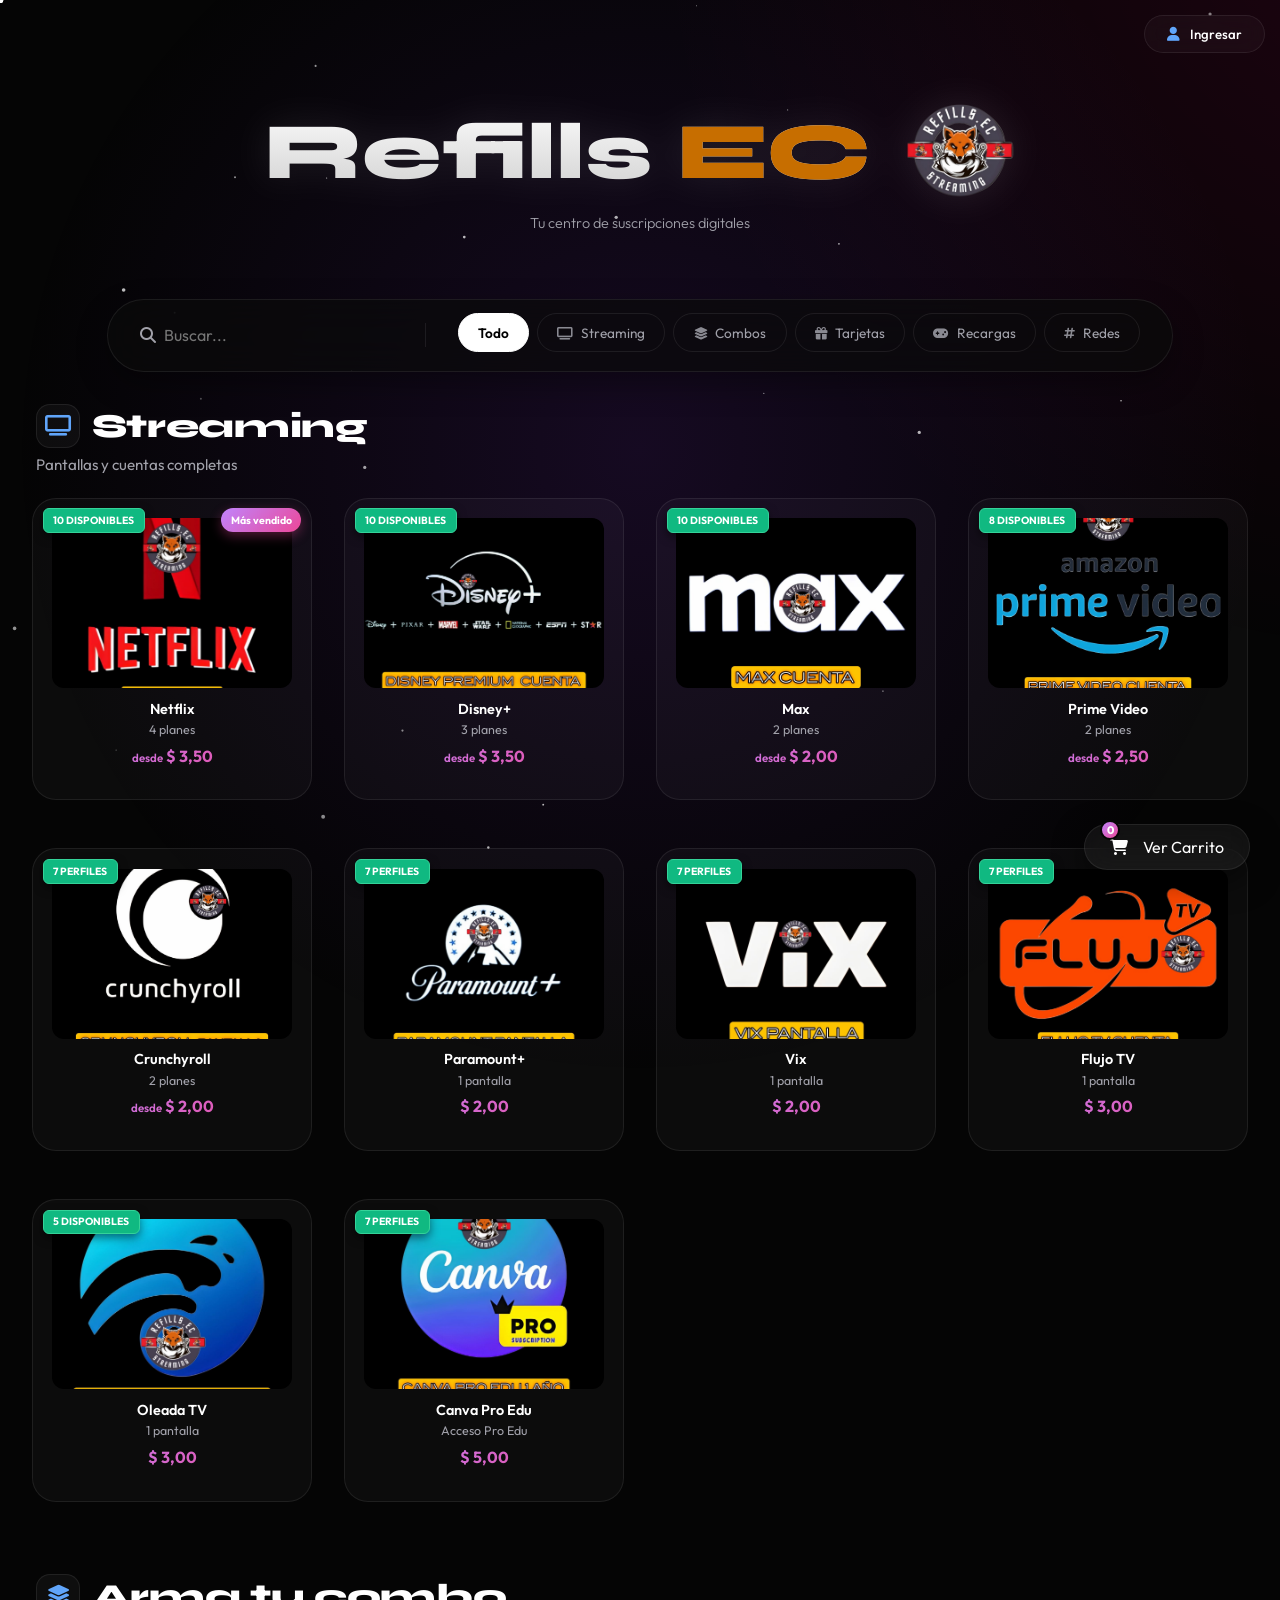
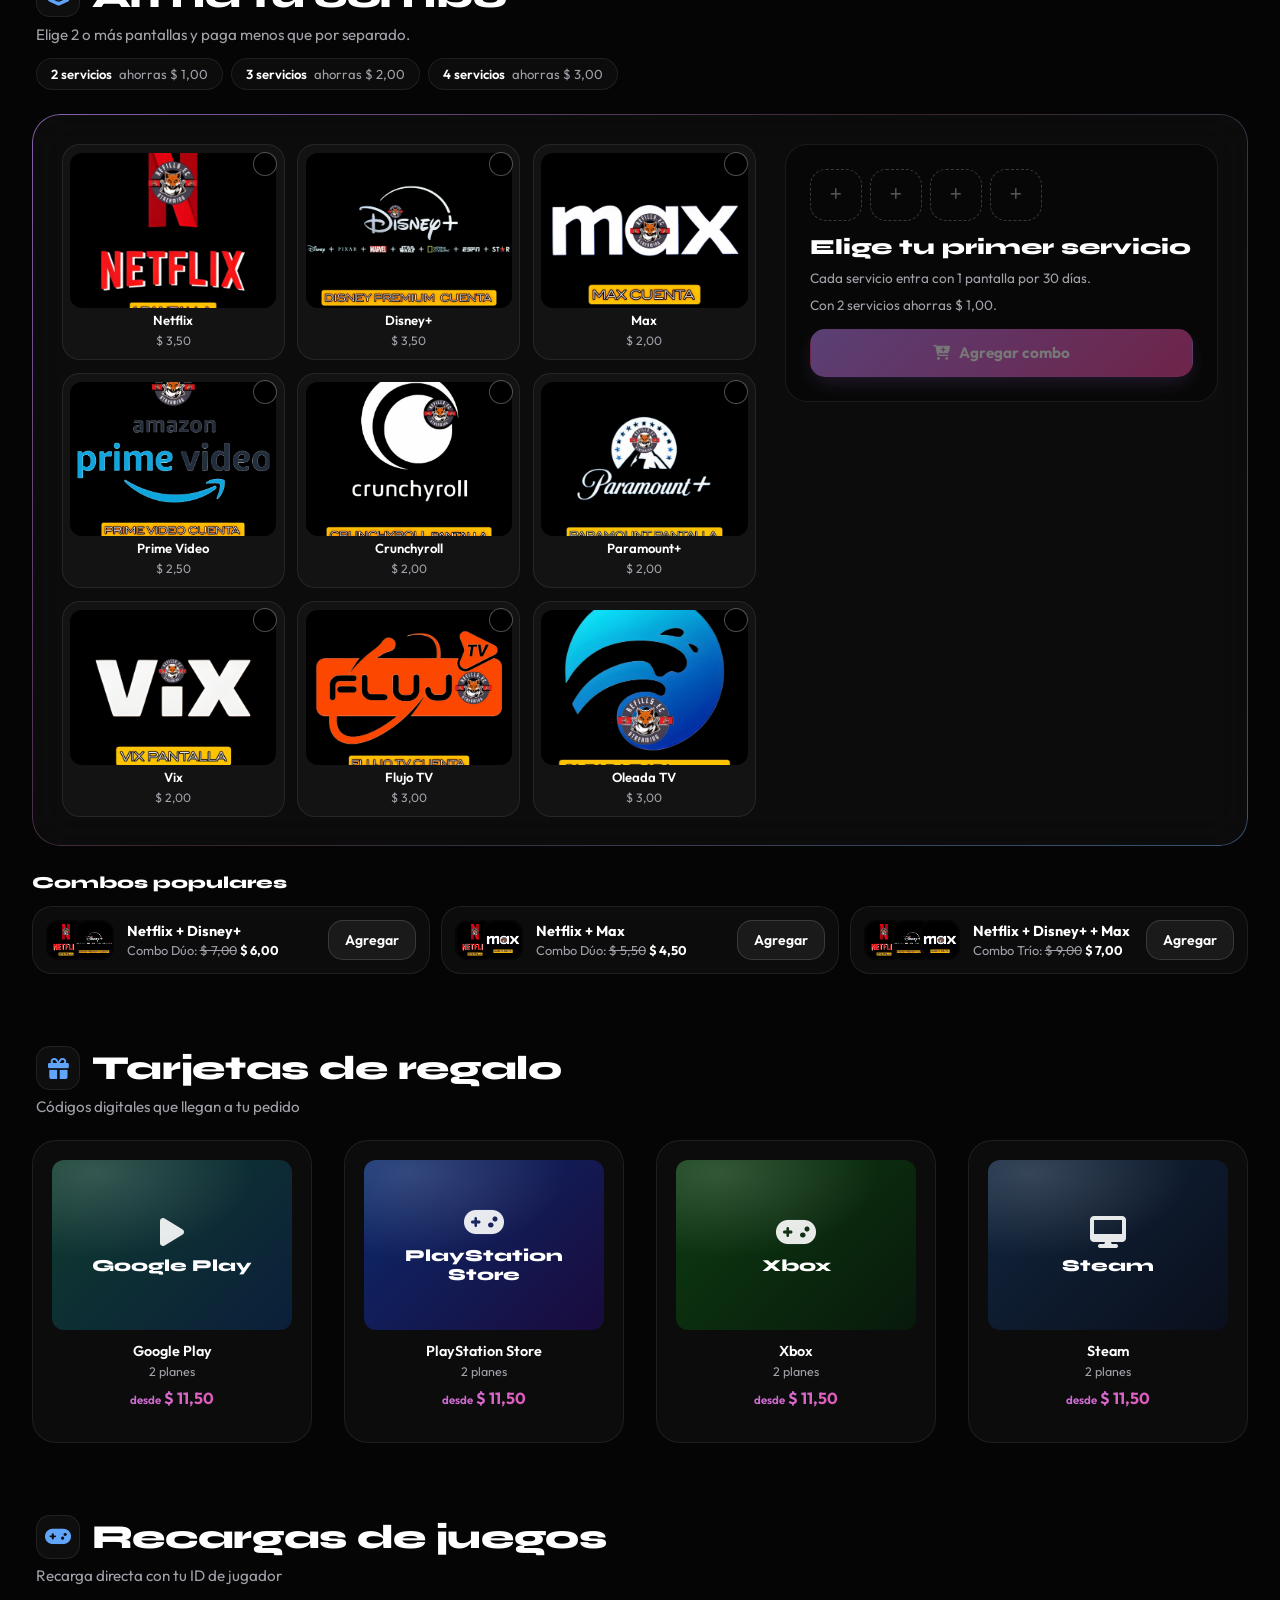
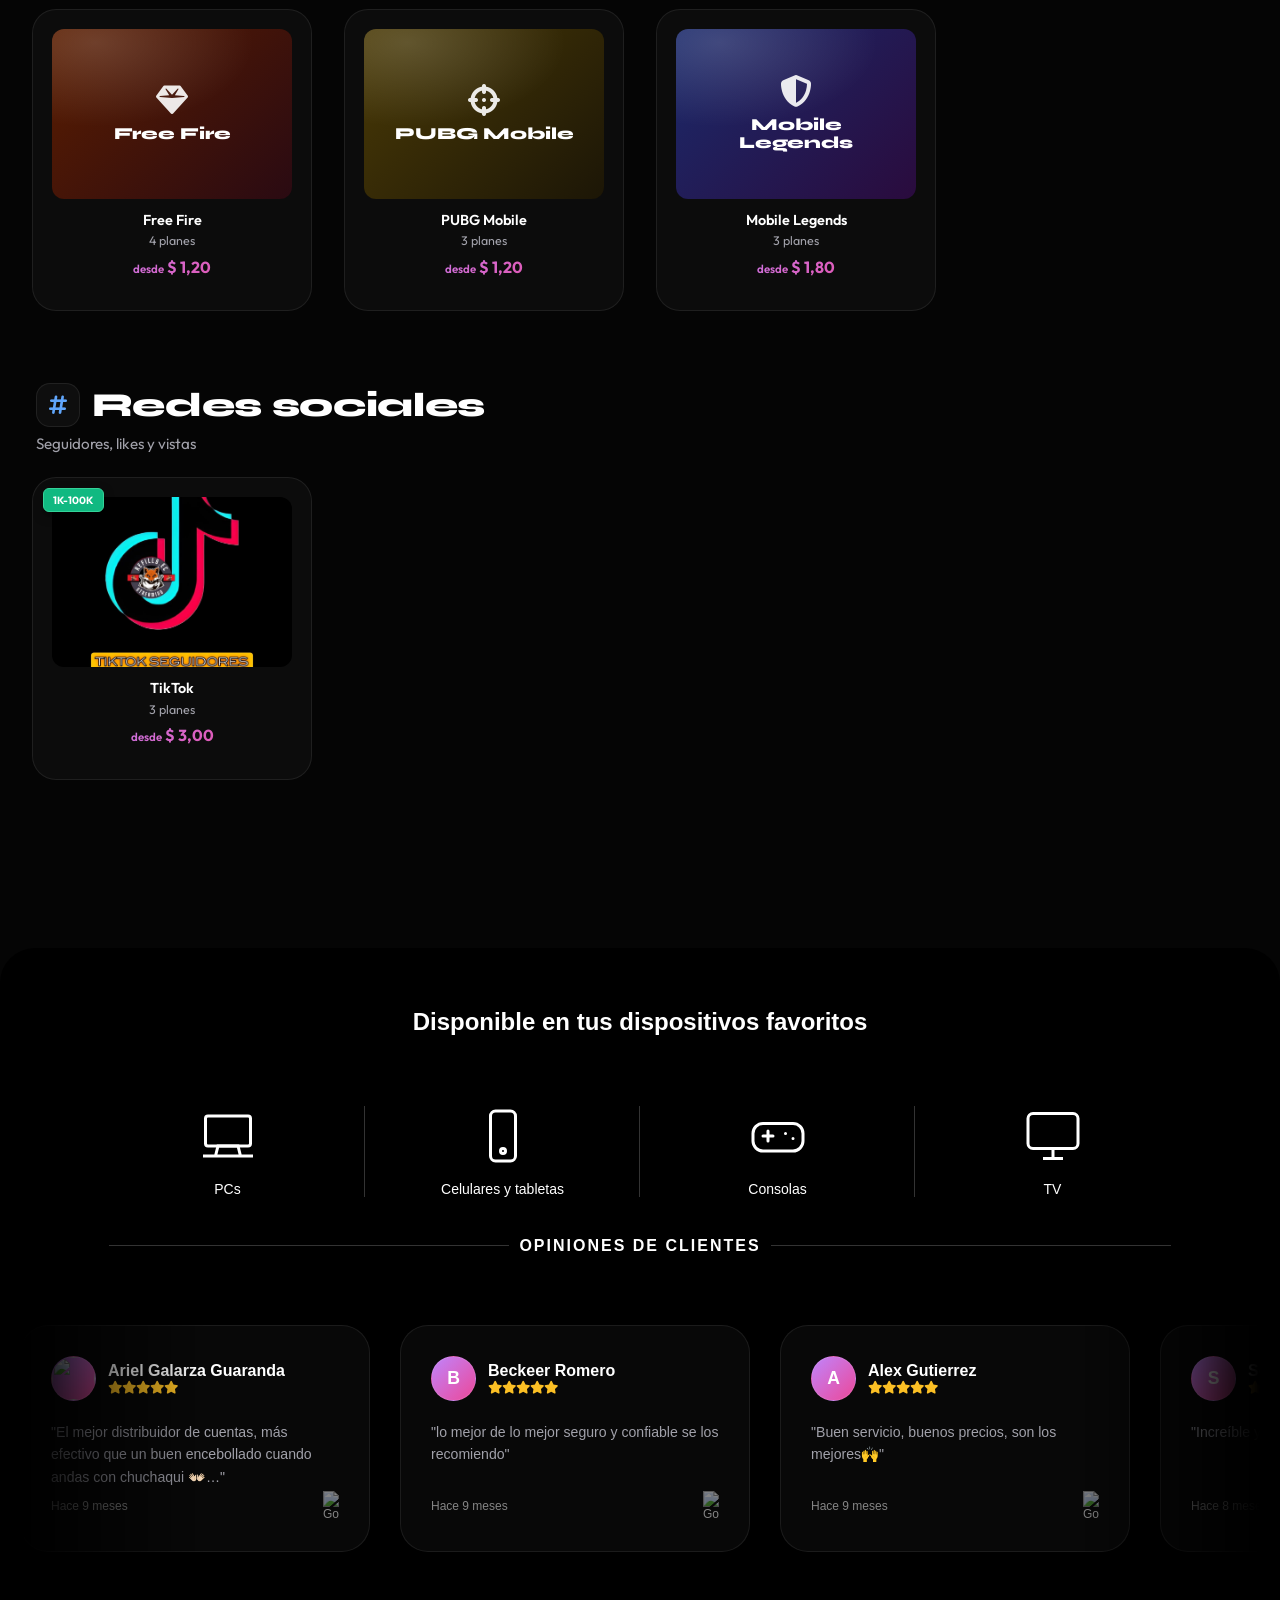
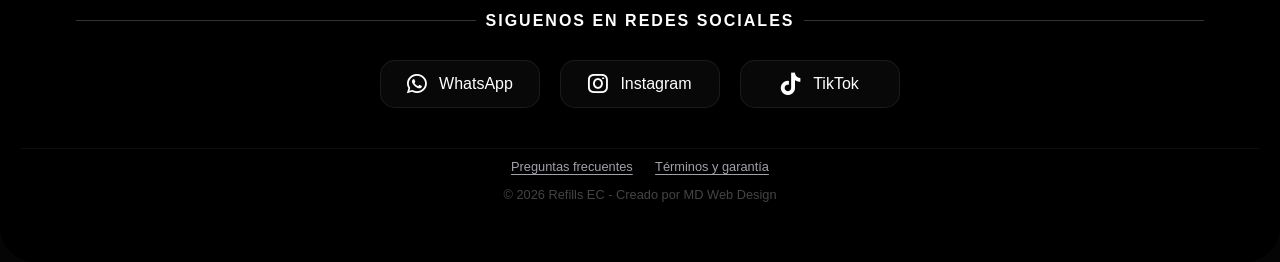
==== commit 4c980386: "Add files via upload" ====
--- a/index.html
+++ b/index.html
@@ -33,10 +33,10 @@
     <div class="main-wrapper">
         <header>
             <h1 id="store-name">
-                Refills <span class="text-orange">EC</span>
+                <span data-nombre>Refills</span> <span class="text-orange" data-nombre-acento>EC</span>
                 <img src="img/logoo.png" alt="Logo de Refills EC" class="rf-logo-cabecera">
             </h1>
-            <p class="header-subtitle">Tu centro de suscripciones digitales</p>
+            <p class="header-subtitle" data-subtitulo>Tu centro de suscripciones digitales</p>
         </header>
 
         <div class="controls-section" id="rf-controles">
@@ -103,6 +103,10 @@
             </div>
         </div>
         <div class="footer-bottom">
+            <nav class="rf-pie-enlaces" aria-label="Ayuda">
+                <a href="ayuda.html#preguntas">Preguntas frecuentes</a>
+                <a href="ayuda.html#garantia">Términos y garantía</a>
+            </nav>
             <p>&copy; <span data-anio>2026</span> Refills EC - Creado por MD Web Design</p>
         </div>
     </footer>
--- a/shop/static/style.css
+++ b/shop/static/style.css
@@ -1339,7 +1339,7 @@
     clip: rect(0 0 0 0); white-space: nowrap; border: 0; padding: 0; margin: -1px;
 }
 /* El cargador nunca se queda pegado aunque falle algo */
-.loader-overlay { animation: rf-ocultar-cargador 0s linear 4s forwards; }
+.loader-overlay { animation: rf-ocultar-cargador 0s linear 9s forwards; }
 @keyframes rf-ocultar-cargador { to { opacity: 0; visibility: hidden; pointer-events: none; } }
 
 .rf-logo-cabecera {
@@ -2026,3 +2026,101 @@
     .reviews-track { animation: none !important; }
     body::before { animation: none !important; }
 }
+
+/* ---------- Botón "Mi panel" cuando entra el administrador ---------- */
+#btn-login-open.rf-es-admin {
+    border-color: transparent;
+    background: linear-gradient(rgba(12, 8, 16, .88), rgba(12, 8, 16, .88)) padding-box, var(--accent-gradient) border-box;
+}
+#btn-login-open.rf-es-admin i { color: #e879f9; }
+.rf-nav-admin { background: linear-gradient(135deg, rgba(192, 132, 252, .16), rgba(236, 72, 153, .14)); border: 1px solid rgba(236, 72, 153, .35); }
+
+/* ---------- Cuenta regresiva del servicio ---------- */
+.rf-subtitulo-cuenta { text-align: left; font-size: .95rem; font-weight: 700; margin: 1.3rem 0 .2rem; }
+.rf-vencimientos .rf-cuenta { display: block; padding: .85rem .95rem; border-radius: 16px; background: rgba(255, 255, 255, .035); border: 1px solid var(--rf-borde); }
+.rf-cuenta-fila { display: flex; justify-content: space-between; align-items: baseline; gap: .8rem; }
+.rf-cuenta-nombre { color: #fff; font-weight: 600; font-size: .9rem; text-align: left; }
+.rf-cuenta-num { white-space: nowrap; color: var(--text-secondary); font-size: .85rem; }
+.rf-cuenta-num b { font-family: var(--font-display); font-size: 1.6rem; color: #fff; margin-right: .1rem; }
+.rf-cuenta-barra { height: 7px; border-radius: 99px; background: rgba(255, 255, 255, .08); overflow: hidden; margin: .55rem 0 .45rem; }
+.rf-cuenta-barra i { display: block; height: 100%; border-radius: 99px; background: linear-gradient(90deg, var(--rf-verde), var(--rf-verde-claro)); }
+.rf-cuenta-pie { font-size: .78rem; color: var(--text-secondary); }
+.rf-vencimientos .rf-cuenta-pie span:last-child { color: var(--text-secondary); font-weight: 400; }
+.rf-cuenta--pronto .rf-cuenta-barra i { background: linear-gradient(90deg, #f59e0b, var(--rf-ambar)); }
+.rf-cuenta--pronto .rf-cuenta-num b, .rf-cuenta--pronto .rf-cuenta-pie span:first-child { color: var(--rf-ambar); }
+.rf-cuenta--urgente { border-color: rgba(236, 72, 153, .45) !important; }
+.rf-cuenta--urgente .rf-cuenta-barra i { background: var(--accent-gradient); }
+.rf-cuenta--urgente .rf-cuenta-num b, .rf-cuenta--urgente .rf-cuenta-pie span:first-child { color: #f472b6; }
+.rf-cuenta--vencido { opacity: .8; }
+.rf-cuenta--vencido .rf-cuenta-num b, .rf-cuenta--vencido .rf-cuenta-pie span:first-child { color: #f87171; }
+.rf-vencimientos li.rf-cuenta-renovar { display: block; padding: .3rem 0 0; background: none; }
+.rf-cuenta-renovar .rf-btn { width: 100%; }
+.rf-aviso-correo { position: relative; display: flex; align-items: center; gap: .6rem; margin-top: 1.1rem; padding: .7rem .9rem; border-radius: 14px; font-size: .85rem; line-height: 1.4; color: #dbeafe; background: rgba(96, 165, 250, .08); border: 1px solid rgba(96, 165, 250, .25); }
+.rf-aviso-correo i { color: var(--neon-blue); }
+.rf-enviado p b { color: #fff; }
+/* Días restantes en "Mis pedidos" */
+.rf-pedido-item-fecha { display: flex; justify-content: space-between; align-items: center; }
+.rf-dias { font-size: .7rem; font-weight: 700; padding: .15rem .55rem; border-radius: 999px; color: var(--rf-verde-claro); background: rgba(16, 185, 129, .12); }
+.rf-dias--pronto { color: var(--rf-ambar); background: rgba(251, 191, 36, .12); }
+.rf-dias--urgente { color: #f472b6; background: rgba(236, 72, 153, .14); }
+.rf-dias--vencido { color: #f87171; background: rgba(239, 68, 68, .12); }
+/* Barra del chat acorde al diseño */
+.rf-mensajes { scrollbar-width: thin; scrollbar-color: rgba(192, 132, 252, .45) transparent; }
+.rf-mensajes::-webkit-scrollbar { width: 6px; }
+.rf-mensajes::-webkit-scrollbar-track { background: transparent; }
+.rf-mensajes::-webkit-scrollbar-thumb { background: rgba(192, 132, 252, .45); border-radius: 99px; }
+
+/* ---------- Promoción emergente ---------- */
+.rf-promo-fondo {
+    position: fixed; inset: 0; z-index: 10040; display: flex; align-items: center; justify-content: center;
+    padding: max(16px, env(safe-area-inset-top)) 16px max(16px, env(safe-area-inset-bottom));
+    background: rgba(0, 0, 0, .78); backdrop-filter: blur(8px); -webkit-backdrop-filter: blur(8px);
+    opacity: 0; transition: opacity .25s ease;
+}
+.rf-promo-fondo.abierta { opacity: 1; }
+.rf-promo {
+    position: relative; display: flex; flex-direction: column; align-items: center; gap: .9rem;
+    max-width: min(520px, 100%); transform: translateY(18px) scale(.96); transition: transform .35s cubic-bezier(.2, .9, .3, 1.2);
+}
+.rf-promo-fondo.abierta .rf-promo { transform: none; }
+.rf-promo-img {
+    display: block; max-width: 100%; max-height: calc(100vh - 150px); max-height: calc(100dvh - 150px); width: auto; height: auto;
+    border-radius: 22px; object-fit: contain; box-shadow: 0 30px 70px rgba(0, 0, 0, .7), 0 0 0 1px rgba(255, 255, 255, .08);
+}
+.rf-promo-img.tocable { cursor: pointer; }
+.rf-promo-cerrar {
+    position: absolute; top: -14px; right: -14px; z-index: 2; width: 44px; height: 44px; border-radius: 50%; cursor: pointer;
+    display: grid; place-items: center; font-size: 1.1rem; color: #fff;
+    background: rgba(18, 18, 20, .95); border: 1px solid rgba(255, 255, 255, .25); box-shadow: 0 8px 20px rgba(0, 0, 0, .5);
+}
+.rf-promo-cerrar:hover { border-color: #ec4899; }
+@media (max-width: 560px) { .rf-promo-cerrar { top: -10px; right: -6px; } }
+.rf-promo-boton { min-width: 220px; }
+
+/* ---------- Ayuda: preguntas y garantía ---------- */
+.rf-ayuda-tabs { position: sticky; top: 72px; z-index: 5; flex-wrap: nowrap; overflow-x: auto; scrollbar-width: none; padding: .35rem; margin-bottom: 1.2rem; border-radius: 999px; background: rgba(5, 5, 5, .85); border: 1px solid var(--rf-borde); backdrop-filter: blur(14px); -webkit-backdrop-filter: blur(14px); width: max-content; max-width: 100%; }
+.rf-ayuda-tabs::-webkit-scrollbar { display: none; }
+@media (max-width: 480px) { .rf-ayuda-tabs { top: 64px; } .rf-ayuda-tabs .rf-tab { padding: .6rem .85rem; font-size: .82rem; } }
+.rf-ayuda-tabs .rf-tab { text-decoration: none; }
+#preguntas, #garantia { scroll-margin-top: 150px; }
+.rf-faq { display: flex; flex-direction: column; gap: .55rem; }
+.rf-faq-item { border-radius: 16px; background: rgba(255, 255, 255, .03); border: 1px solid var(--rf-borde); overflow: hidden; transition: border-color .2s; }
+.rf-faq-item[open] { border-color: rgba(192, 132, 252, .35); }
+.rf-faq-item summary { display: flex; justify-content: space-between; align-items: center; gap: 1rem; padding: .95rem 1.1rem; cursor: pointer; list-style: none; font-weight: 600; text-align: left; }
+.rf-faq-item summary::-webkit-details-marker { display: none; }
+.rf-faq-item summary i { font-size: .8rem; color: var(--text-secondary); transition: transform .25s; flex-shrink: 0; }
+.rf-faq-item[open] summary i { transform: rotate(180deg); color: #e879f9; }
+.rf-faq-resp { padding: 0 1.1rem 1rem; color: var(--text-secondary); font-size: .92rem; line-height: 1.6; text-align: left; }
+.rf-faq-resp p + p, .rf-termino p + p { margin-top: .6rem; }
+.rf-terminos { display: flex; flex-direction: column; gap: 1.1rem; text-align: left; }
+.rf-termino h3 { display: flex; align-items: center; gap: .65rem; text-align: left; font-size: 1rem; font-weight: 700; margin-bottom: .35rem; }
+.rf-termino h3 span { width: 26px; height: 26px; flex-shrink: 0; display: grid; place-items: center; border-radius: 8px; font-size: .78rem; background: rgba(192, 132, 252, .14); color: #e9d5ff; }
+.rf-termino p { color: var(--text-secondary); font-size: .92rem; line-height: 1.6; padding-left: calc(26px + .65rem); }
+.rf-actualizado { margin-top: 1.2rem; font-size: .78rem; color: #71717a; text-align: left; }
+.rf-ayuda-contacto { display: flex; flex-wrap: wrap; align-items: center; justify-content: space-between; gap: 1rem; }
+.rf-ayuda-contacto .rf-panel-titulo { margin-bottom: .3rem; }
+.rf-ayuda-contacto .rf-ayuda { margin-bottom: 0; }
+.rf-pie-enlaces { display: flex; justify-content: center; flex-wrap: wrap; gap: .4rem 1.4rem; margin-bottom: .8rem; }
+.rf-pie-enlaces a, .rf-nota a, .rf-pie-pedido a { color: var(--text-secondary); text-decoration: underline; text-underline-offset: 3px; }
+.rf-pie-enlaces a:hover, .rf-nota a:hover { color: #fff; }
+.rf-pie-pedido { margin-top: .5rem; }
